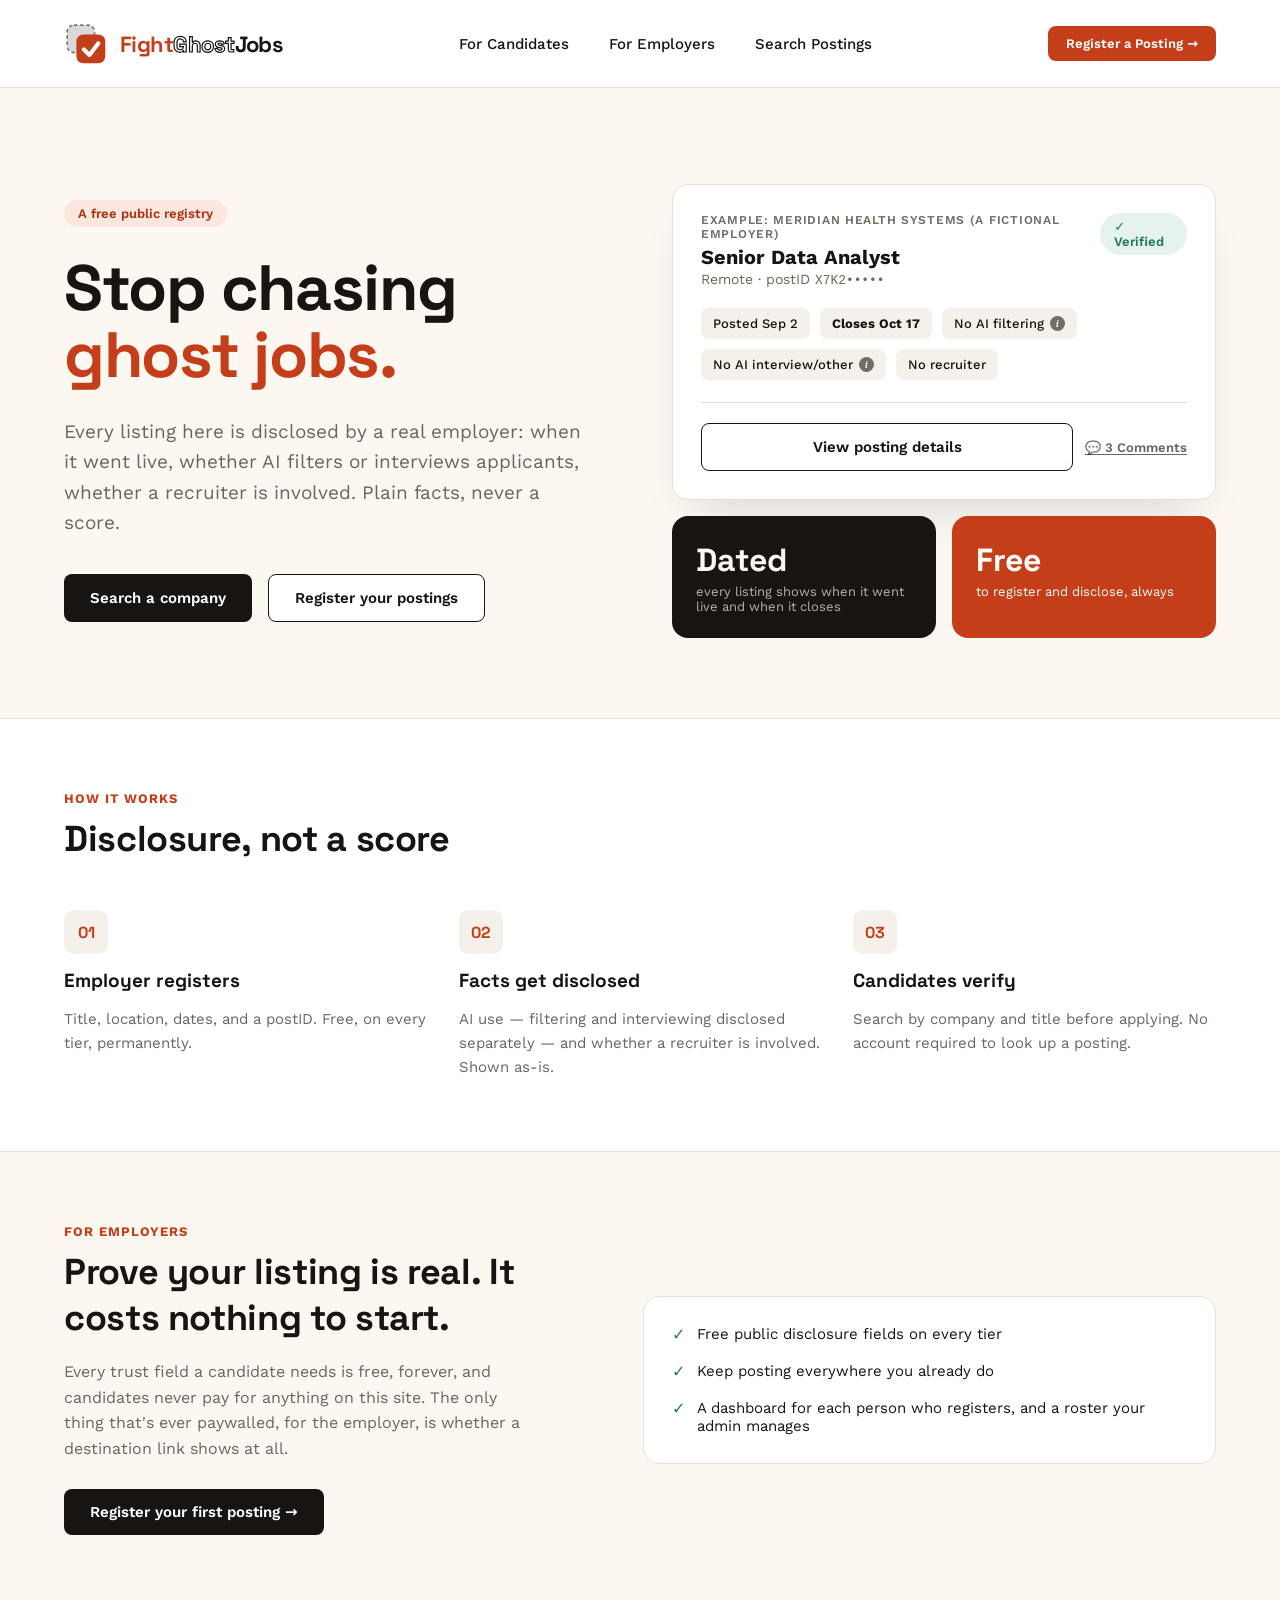
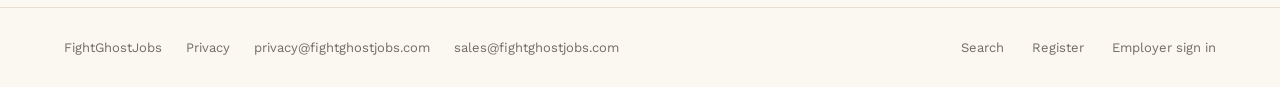
==== index.html @ 4fbd5553 "Promote brand pass and accessibility changes from stage c621dba (frontend only) New logo as the firs" ====
<!doctype html>
<html lang="en">
<head>
<meta charset="utf-8">
<meta name="viewport" content="width=device-width, initial-scale=1">
<meta http-equiv="Content-Security-Policy" content="default-src 'none'; script-src 'self'; style-src 'self' 'unsafe-inline'; font-src 'self'; img-src 'self' data:; connect-src https://qgnqoihamhziaqikupaw.supabase.co; base-uri 'self'; form-action 'self'; object-src 'none'">
<meta name="referrer" content="same-origin">
<meta name="robots" content="noindex, nofollow">
<script src="js/alpha-gate.js"></script>
<title>FightGhostJobs — Landing</title>
<link rel="stylesheet" href="styles.css">
<link rel="stylesheet" href="app.css">
</head>
<body>
<a class="skip-link" href="#main">Skip to content</a>

<header class="nav">
  <a class="nav-logo" href="index.html" aria-label="FightGhostJobs home"><svg class="nav-mark" width="44" height="44" viewBox="0 0 64 64" aria-hidden="true" focusable="false"><rect x="4.5" y="4.5" width="40" height="40" rx="10" fill="var(--ink)" fill-opacity=".16" stroke="var(--ink)" stroke-opacity=".55" stroke-width="2.4" stroke-dasharray="5 4"/><rect x="18" y="18" width="42" height="42" rx="10" fill="var(--ember)"/><path d="M29 40 L37 48 L50 31" fill="none" stroke="#fff" stroke-width="6" stroke-linecap="round" stroke-linejoin="round"/></svg><span class="nav-wordmark"><span class="wm-fight">Fight</span><span class="wm-ghost">Ghost</span><span class="wm-jobs">Jobs</span></span></a>
  <nav class="nav-links" aria-label="Main">
    <a href="#candidates">For Candidates</a>
    <a href="#employers">For Employers</a>
    <a href="search.html">Search Postings</a>
  </nav>
  <div id="navAccount" style="display:flex;align-items:center;"><a class="btn btn-primary btn-sm" href="register.html">Register a Posting →</a></div>
</header>

<main id="main">

<div style="padding:96px 64px 80px 64px;display:flex;gap:64px;align-items:center;max-width:1440px;margin:0 auto;">
  <div style="flex:1;display:flex;flex-direction:column;gap:28px;">
    <div class="pill" style="background:#FCE7DE;color:var(--ember-dark);width:fit-content;">A free public registry</div>
    <h1 style="font-size:64px;line-height:1.05;font-weight:700;letter-spacing:-.02em;max-width:640px;">Stop chasing<br><span style="color:var(--ember)">ghost jobs.</span></h1>
    <p style="font-size:19px;line-height:1.6;color:var(--muted);max-width:520px;margin:0;">Every listing here is disclosed by a real employer: when it went live, whether AI filters or interviews applicants, whether a recruiter is involved. Plain facts, never a score.</p>
    <div style="display:flex;gap:16px;margin-top:8px;">
      <a class="btn btn-dark" href="search.html">Search a company</a>
      <a class="btn btn-outline" href="register.html">Register your postings</a>
    </div>
  </div>
  <div style="flex:1;display:flex;flex-direction:column;gap:16px;">
    <div class="card" style="box-shadow:0 24px 48px -24px rgba(23,20,18,.18);">
      <div style="display:flex;justify-content:space-between;align-items:flex-start;">
        <div>
          <div style="font-size:12px;font-weight:600;color:var(--faint);text-transform:uppercase;letter-spacing:.06em;">Example: Meridian Health Systems (a fictional employer)</div>
          <div style="font-size:20px;font-weight:700;margin-top:4px;">Senior Data Analyst</div>
          <div style="font-size:14px;color:var(--muted);margin-top:2px;">Remote · postID <span class="mono">X7K2•••••</span></div>
        </div>
        <div class="pill badge-verified">✓ Verified</div>
      </div>
      <div style="display:flex;gap:10px;margin-top:20px;flex-wrap:wrap;">
        <div class="chip">Posted Sep 2</div>
        <div class="chip" style="font-weight:700;">Closes Oct 17</div>
        <div class="chip">No AI filtering<span class="info-icon" tabindex="0">i<span class="info-tooltip">Resume screening or keyword/ATS-style matching used to prioritize applications before a human reviews them.</span></span></div>
        <div class="chip">No AI interview/other<span class="info-icon" tabindex="0">i<span class="info-tooltip">Any AI that interacts with a candidate directly — an AI-conducted interview, a chatbot screening call, or similar.</span></span></div>
        <div class="chip">No recruiter</div>
      </div>
      <div style="margin-top:22px;border-top:1px solid var(--line);padding-top:20px;display:flex;gap:12px;align-items:center;">
        <div class="btn btn-outline" style="flex:1;justify-content:center;pointer-events:none;">View posting details</div>
        <a href="search.html" style="font-size:13px;font-weight:600;color:var(--muted);white-space:nowrap;">💬 3 Comments</a>
      </div>
    </div>
    <div style="display:flex;gap:16px;">
      <div style="flex:1;background:var(--ink);color:var(--bone);border-radius:16px;padding:24px;">
        <div style="font-size:32px;font-weight:700;font-family:'Space Grotesk',sans-serif;">Dated</div>
        <div style="font-size:13px;color:#B9B2A8;margin-top:4px;">every listing shows when it went live and when it closes</div>
      </div>
      <div style="flex:1;background:var(--ember);color:#fff;border-radius:16px;padding:24px;">
        <div style="font-size:32px;font-weight:700;font-family:'Space Grotesk',sans-serif;">Free</div>
        <div style="font-size:13px;color:#FFFFFF;margin-top:4px;">to register and disclose, always</div>
      </div>
    </div>
  </div>
</div>

<div id="candidates" style="padding:72px 64px;background:var(--card);border-top:1px solid var(--line);border-bottom:1px solid var(--line);max-width:1440px;margin:0 auto;">
  <div style="max-width:640px;margin-bottom:48px;">
    <div style="font-size:13px;font-weight:700;color:var(--ember);text-transform:uppercase;letter-spacing:.08em;">How it works</div>
    <h2 style="font-size:36px;font-weight:700;margin-top:10px;letter-spacing:-.01em;">Disclosure, not a score</h2>
  </div>
  <div style="display:grid;grid-template-columns:repeat(3,minmax(0,1fr));gap:32px;">
    <div style="display:flex;flex-direction:column;gap:14px;">
      <div style="width:44px;height:44px;border-radius:10px;background:var(--panel);display:flex;align-items:center;justify-content:center;font-family:'Space Grotesk',sans-serif;font-weight:700;color:var(--ember);">01</div>
      <h3 style="font-size:19px;font-weight:700;">Employer registers</h3>
      <p style="font-size:15px;line-height:1.6;color:var(--muted);margin:0;">Title, location, dates, and a postID. Free, on every tier, permanently.</p>
    </div>
    <div style="display:flex;flex-direction:column;gap:14px;">
      <div style="width:44px;height:44px;border-radius:10px;background:var(--panel);display:flex;align-items:center;justify-content:center;font-family:'Space Grotesk',sans-serif;font-weight:700;color:var(--ember);">02</div>
      <h3 style="font-size:19px;font-weight:700;">Facts get disclosed</h3>
      <p style="font-size:15px;line-height:1.6;color:var(--muted);margin:0;">AI use — filtering and interviewing disclosed separately — and whether a recruiter is involved. Shown as-is.</p>
    </div>
    <div style="display:flex;flex-direction:column;gap:14px;">
      <div style="width:44px;height:44px;border-radius:10px;background:var(--panel);display:flex;align-items:center;justify-content:center;font-family:'Space Grotesk',sans-serif;font-weight:700;color:var(--ember);">03</div>
      <h3 style="font-size:19px;font-weight:700;">Candidates verify</h3>
      <p style="font-size:15px;line-height:1.6;color:var(--muted);margin:0;">Search by company and title before applying. No account required to look up a posting.</p>
    </div>
  </div>
</div>

<div id="employers" style="padding:72px 64px;display:flex;gap:64px;align-items:center;max-width:1440px;margin:0 auto;">
  <div style="flex:1;">
    <div style="font-size:13px;font-weight:700;color:var(--ember);text-transform:uppercase;letter-spacing:.08em;">For employers</div>
    <h2 style="font-size:36px;font-weight:700;margin-top:10px;letter-spacing:-.01em;max-width:480px;">Prove your listing is real. It costs nothing to start.</h2>
    <p style="font-size:16px;line-height:1.6;color:var(--muted);margin:18px 0 28px 0;max-width:460px;">Every trust field a candidate needs is free, forever, and candidates never pay for anything on this site. The only thing that's ever paywalled, for the employer, is whether a destination link shows at all.</p>
    <a class="btn btn-dark" href="register.html">Register your first posting →</a>
  </div>
  <div class="card" style="flex:1;">
    <div style="display:flex;flex-direction:column;gap:18px;">
      <div style="display:flex;gap:12px;align-items:flex-start;"><div style="color:var(--verified);font-weight:700;">✓</div><div style="font-size:15px;">Free public disclosure fields on every tier</div></div>
      <div style="display:flex;gap:12px;align-items:flex-start;"><div style="color:var(--verified);font-weight:700;">✓</div><div style="font-size:15px;">Keep posting everywhere you already do</div></div>
            <div style="display:flex;gap:12px;align-items:flex-start;"><div style="color:var(--verified);font-weight:700;">✓</div><div style="font-size:15px;">A dashboard for each person who registers, and a roster your admin manages</div></div>
    </div>
  </div>
</div>

</main>

<footer style="padding:32px 64px;border-top:1px solid var(--line);display:flex;justify-content:space-between;align-items:center;max-width:1440px;margin:0 auto;">
  <span class="site-footer" style="padding:0;border:0;max-width:none;margin:0;"><span>FightGhostJobs</span><a href="privacy.html">Privacy</a><a href="mailto:privacy@fightghostjobs.com">privacy@fightghostjobs.com</a><a href="mailto:sales@fightghostjobs.com">sales@fightghostjobs.com</a></span>
  <div style="display:flex;gap:28px;">
    <a href="search.html" style="font-size:13px;color:var(--faint);">Search</a>
    <a href="register.html" style="font-size:13px;color:var(--faint);">Register</a>
    <a href="employer-signin.html" style="font-size:13px;color:var(--faint);">Employer sign in</a>
  </div>
</footer>

<script type="module" src="js/pages/index.js"></script>
</body>
</html>
---- styles.css ----
/* Fonts are self-hosted (fonts/, SIL Open Font License): the reference build pulled them from Google Fonts. Latin, Latin-extended and Vietnamese subsets; the browser fetches only what a page needs. */
@font-face{font-family:'Space Grotesk';font-style:normal;font-weight:500 700;font-display:swap;src:url(fonts/space-grotesk-vietnamese.woff2) format('woff2');unicode-range:U+0102-0103,U+0110-0111,U+0128-0129,U+0168-0169,U+01A0-01A1,U+01AF-01B0,U+0300-0301,U+0303-0304,U+0308-0309,U+0323,U+0329,U+1EA0-1EF9,U+20AB}
@font-face{font-family:'Space Grotesk';font-style:normal;font-weight:500 700;font-display:swap;src:url(fonts/space-grotesk-latin-ext.woff2) format('woff2');unicode-range:U+0100-02BA,U+02BD-02C5,U+02C7-02CC,U+02CE-02D7,U+02DD-02FF,U+0304,U+0308,U+0329,U+1D00-1DBF,U+1E00-1E9F,U+1EF2-1EFF,U+2020,U+20A0-20AB,U+20AD-20C0,U+2113,U+2C60-2C7F,U+A720-A7FF}
@font-face{font-family:'Space Grotesk';font-style:normal;font-weight:500 700;font-display:swap;src:url(fonts/space-grotesk-latin.woff2) format('woff2');unicode-range:U+0000-00FF,U+0131,U+0152-0153,U+02BB-02BC,U+02C6,U+02DA,U+02DC,U+0304,U+0308,U+0329,U+2000-206F,U+20AC,U+2122,U+2191,U+2193,U+2212,U+2215,U+FEFF,U+FFFD}
@font-face{font-family:'Work Sans';font-style:normal;font-weight:400 700;font-display:swap;src:url(fonts/work-sans-vietnamese.woff2) format('woff2');unicode-range:U+0102-0103,U+0110-0111,U+0128-0129,U+0168-0169,U+01A0-01A1,U+01AF-01B0,U+0300-0301,U+0303-0304,U+0308-0309,U+0323,U+0329,U+1EA0-1EF9,U+20AB}
@font-face{font-family:'Work Sans';font-style:normal;font-weight:400 700;font-display:swap;src:url(fonts/work-sans-latin-ext.woff2) format('woff2');unicode-range:U+0100-02BA,U+02BD-02C5,U+02C7-02CC,U+02CE-02D7,U+02DD-02FF,U+0304,U+0308,U+0329,U+1D00-1DBF,U+1E00-1E9F,U+1EF2-1EFF,U+2020,U+20A0-20AB,U+20AD-20C0,U+2113,U+2C60-2C7F,U+A720-A7FF}
@font-face{font-family:'Work Sans';font-style:normal;font-weight:400 700;font-display:swap;src:url(fonts/work-sans-latin.woff2) format('woff2');unicode-range:U+0000-00FF,U+0131,U+0152-0153,U+02BB-02BC,U+02C6,U+02DA,U+02DC,U+0304,U+0308,U+0329,U+2000-206F,U+20AC,U+2122,U+2191,U+2193,U+2212,U+2215,U+FEFF,U+FFFD}

:root{
  --ink:#171412;
  --bone:#FBF7F1;
  --card:#FFFFFF;
  --ember:#C43E19;
  --ember-dark:#A8320F;
  --verified:#1F7A5C;
  --line:#E7DFD3;
  --line-soft:#F0ECE3;
  --panel:#F4F1EA;
  --muted:#6B655C;
  --faint:#726C64;
}

*{box-sizing:border-box}
body{margin:0;font-family:'Work Sans',system-ui,sans-serif;background:var(--bone);color:var(--ink)}
h1,h2,h3{font-family:'Space Grotesk',system-ui,sans-serif;margin:0}
a{color:var(--ember);text-decoration:none}
a:hover{color:var(--ember-dark)}
button{font-family:'Work Sans',sans-serif;cursor:pointer}

.nav{height:88px;display:flex;align-items:center;justify-content:space-between;padding:0 64px;border-bottom:1px solid var(--line);background:var(--card)}
.nav-logo{display:flex;align-items:center;gap:10px;color:var(--ink)}
.nav-dot{width:14px;height:14px;border-radius:3px;background:var(--ember)}
.nav-wordmark{font-family:'Space Grotesk',sans-serif;font-weight:700;font-size:20px;letter-spacing:-0.02em}
.nav-links{display:flex;align-items:center;gap:40px}
.nav-links a{font-size:15px;font-weight:500;color:var(--ink)}
.nav-links a.active{color:var(--ember);font-weight:700}
.nav-account{display:flex;align-items:center;gap:10px;font-size:14px;font-weight:600;color:var(--ink)}
.avatar{width:32px;height:32px;border-radius:999px;background:var(--ink);color:var(--bone);display:flex;align-items:center;justify-content:center;font-size:13px;font-weight:700}

.btn{display:inline-flex;align-items:center;gap:6px;padding:14px 26px;border-radius:8px;font-size:15px;font-weight:600;border:none}
.btn-sm{padding:10px 18px;font-size:13px;border-radius:8px}
.btn-primary{background:var(--ember);color:#fff}
.btn-primary:hover{background:var(--ember-dark);color:#fff}
.btn-dark{background:var(--ink);color:#fff}
.btn-dark:hover{background:#000;color:#fff}
.btn-outline{background:#fff;color:var(--ink);border:1.5px solid var(--ink)}
.btn-ghost{background:#fff;color:var(--ink);border:1px solid var(--line)}

.pill{display:inline-flex;align-items:center;gap:6px;padding:6px 14px;border-radius:999px;font-size:13px;font-weight:600}
.badge-verified{background:#E5F3EC;color:var(--verified)}
.chip{background:var(--panel);padding:8px 12px;border-radius:8px;font-size:13px;font-weight:500;display:inline-flex;align-items:center;gap:6px;position:relative}

.info-icon{position:relative;display:inline-flex;align-items:center;justify-content:center;width:15px;height:15px;flex-shrink:0;border-radius:999px;background:var(--faint);color:#fff;font-size:10px;font-weight:700;font-style:italic;font-family:Georgia,serif;cursor:default}
.info-icon:hover .info-tooltip,.info-icon:focus .info-tooltip,.info-icon.open .info-tooltip{display:block}
.info-tooltip{display:none;position:absolute;bottom:calc(100% + 9px);left:0;width:230px;background:var(--ink);color:#F4F1EA;font-size:12px;font-weight:500;font-style:normal;line-height:1.55;padding:10px 12px;border-radius:8px;z-index:20;box-shadow:0 10px 24px -8px rgba(23,20,18,.35)}
.info-tooltip::after{content:'';position:absolute;top:100%;left:9px;border:5px solid transparent;border-top-color:var(--ink)}

.card{background:var(--card);border:1px solid var(--line);border-radius:16px;padding:28px}

table{border-collapse:collapse;width:100%}
th{text-align:left;padding:13px 20px;font-size:12px;font-weight:700;color:var(--faint);text-transform:uppercase;letter-spacing:.04em;background:#F8F5EF;border-bottom:1px solid var(--line)}
td{padding:15px 20px;font-size:14px;border-bottom:1px solid var(--line-soft)}
th.sortable{cursor:pointer;user-select:none}

.status{padding:5px 11px;border-radius:999px;font-size:12px;font-weight:600}
.status-active{background:#E5F3EC;color:var(--verified)}
.status-closing{background:#FCE7DE;color:var(--ember-dark)}
.status-draft{background:var(--line-soft);color:var(--muted)}
.status-closed{background:#EDEAE4;color:var(--faint)}

.filter-pill{border:1px solid var(--line);background:#fff;color:var(--ink);padding:9px 16px;border-radius:999px;font-size:13px;font-weight:600}
.filter-pill.on{background:var(--ember);border-color:var(--ember);color:#fff}

label{font-size:13px;font-weight:600;display:block;margin-bottom:6px}
input[type="text"]{border:1px solid var(--line);border-radius:8px;padding:11px 14px;font-size:14px;width:100%;font-family:'Work Sans',sans-serif}

.toggle{width:52px;height:30px;border-radius:999px;border:none;position:relative;padding:0;background:#D8D2C6}
.toggle.on{background:var(--ember)}
.toggle-knob{width:24px;height:24px;border-radius:999px;background:#fff;position:absolute;top:3px;left:3px;transition:left .15s}
.toggle.on .toggle-knob{left:25px}
---- app.css ----
/* app.css - everything the wired site needs that the reference build (styles.css, unchanged) did not have.
   Same tokens, same look: only states the design never had to show (errors, disabled buttons, the sign-in card, focus rings). */

[hidden]{display:none!important}
a:focus-visible,button:focus-visible,input:focus-visible,textarea:focus-visible,.info-icon:focus-visible{outline:2px solid var(--ember);outline-offset:2px}
button[disabled],.btn[disabled]{opacity:.55;cursor:not-allowed}
input[type="text"],input[type="email"],input[type="number"]{border:1px solid var(--line);border-radius:8px;padding:11px 14px;font-size:14px;width:100%;font-family:'Work Sans',sans-serif;background:#fff;color:var(--ink)}
textarea{width:100%;border:1px solid var(--line);border-radius:8px;padding:11px 14px;font-size:14px;font-family:'Work Sans',sans-serif;resize:vertical;background:#fff;color:var(--ink)}
input[aria-invalid="true"],textarea[aria-invalid="true"]{border-color:var(--ember-dark)}
.field-hint{font-size:12px;color:var(--muted);margin-top:6px;line-height:1.5}
.field-error{font-size:12px;font-weight:600;color:var(--ember-dark);margin-top:6px}

.alert{border-radius:10px;padding:12px 16px;font-size:14px;line-height:1.6}
.alert-error{background:#FCE7DE;color:var(--ember-dark);border:1px solid #F3C7B4}
.alert-notice{background:var(--panel);color:var(--muted)}
.alert-ok{background:#E5F3EC;color:var(--verified)}

/* analytics dashboard (pass 24): same tokens as everywhere else, carried over from the design mock (fightghostjobs-web/analytics.html) */
.kpi{background:var(--card);border:1px solid var(--line);border-radius:14px;padding:22px 20px}
.kpi .num{font-size:32px;font-weight:700;font-family:'Space Grotesk',sans-serif}
.kpi .lbl{font-size:13px;color:var(--muted);margin-top:6px}
.bar-track{background:var(--panel);border-radius:5px;height:8px;width:100%;overflow:hidden}
.bar-fill{background:var(--ember);height:100%;border-radius:5px}
.bar-fill-alt{background:var(--verified);height:100%;border-radius:5px}
.eyebrow{font-size:13px;font-weight:700;color:var(--ember);text-transform:uppercase;letter-spacing:.08em}

.signin-card{max-width:560px}
.signin-card h2{font-size:22px;font-weight:700;margin-bottom:8px}
.signin-card p{font-size:14px;line-height:1.6;color:var(--muted);margin:0 0 18px 0}
.signin-row{display:flex;gap:12px;align-items:flex-end}
.signin-row>div{flex:1}

.check-row{display:flex;align-items:center;gap:10px;font-size:14px;font-weight:600;margin:0}
.check-row input{width:auto}
.toggle:focus-visible{outline:2px solid var(--ember);outline-offset:3px}

/* a wider info-tooltip for a title line + bullet list (search field help); same component, same hover/focus trigger, just more room.
   text-transform:none guards against sitting inside an uppercase field label (search.html's column labels are all-caps; the tooltip body must not inherit that). */
.info-tooltip-wide{width:280px;text-transform:none}
.info-tooltip .tip-title{display:block;margin-bottom:6px;font-weight:700}
.info-tooltip ul{margin:0;padding-left:16px}
.info-tooltip li+li{margin-top:6px}
/* opens below the icon instead of above: for a field row close to the top of the page, opening upward can push the tooltip off-screen */
.info-tooltip-down{bottom:auto;top:calc(100% + 9px)}
.info-tooltip-down::after{top:auto;bottom:100%;border-top-color:transparent;border-bottom-color:var(--ink)}

.modal-backdrop{display:none;position:fixed;inset:0;background:rgba(23,20,18,.45);align-items:center;justify-content:center;z-index:50}
.modal-backdrop.open{display:flex}
.modal{background:#fff;border-radius:16px;width:480px;max-width:92vw;max-height:80vh;overflow-y:auto;padding:32px}
.source-row{display:flex;align-items:center;justify-content:space-between;background:var(--panel);border-radius:10px;padding:14px 16px;margin-top:10px;cursor:pointer;border:none;width:100%;text-align:left;font-family:inherit;color:var(--ink)}
.source-row .go{font-size:13px;font-weight:700;color:var(--ember)}
.source-row-label{font-size:14px;font-weight:600}
.empty-note{font-size:14px;color:var(--muted);line-height:1.6;background:var(--panel);border-radius:10px;padding:14px 16px;margin-top:16px}
.result-count{font-size:13px;font-weight:600;color:var(--faint);text-transform:uppercase;letter-spacing:.05em}
.code-box{font-family:'Space Grotesk',sans-serif;font-size:26px;font-weight:700;letter-spacing:.06em;background:var(--panel);border-radius:10px;padding:14px 18px;display:inline-block}
.nav-account+.btn{margin-left:14px}

/* location picker (register form) */
.loc-chips{display:flex;flex-wrap:wrap;gap:8px;margin-bottom:8px}
.loc-chips:empty{display:none;margin:0}
.loc-chip{display:inline-flex;align-items:center;gap:4px;background:var(--panel);border:1px solid var(--line);border-radius:999px;padding:4px 5px 4px 12px;font-size:13px;font-weight:600}
.loc-remove{border:none;background:transparent;color:var(--muted);font-size:16px;line-height:1;cursor:pointer;border-radius:999px;width:22px;height:22px;padding:0;font-family:inherit}
.loc-remove:hover{background:var(--line);color:var(--ink)}
.loc-remove:focus-visible{outline:2px solid var(--ember);outline-offset:1px}
.loc-remove[disabled]{cursor:not-allowed;opacity:.55}
.loc-combo{position:relative}
.loc-list{position:absolute;left:0;right:0;top:calc(100% + 4px);z-index:20;margin:0;padding:4px;list-style:none;background:#fff;border:1px solid var(--line);border-radius:10px;box-shadow:0 8px 24px rgba(23,20,18,.12);max-height:320px;overflow-y:auto}
.loc-list li{display:flex;justify-content:space-between;align-items:center;gap:12px;padding:9px 12px;border-radius:6px;font-size:14px;cursor:pointer}
.loc-list li[aria-selected="true"],.loc-list li:hover{background:var(--panel)}
.loc-tag{font-size:11px;font-weight:700;color:var(--faint);text-transform:uppercase;letter-spacing:.05em}
#locStatus:empty{display:none}

/* dashboard row actions and dialogs */
.row-action{background:none;border:none;padding:0;margin-left:14px;font-family:inherit;font-size:13px;font-weight:600;color:var(--ember);cursor:pointer}
.row-action:hover{text-decoration:underline}
a.row-action{display:inline-block;text-decoration:none}
a.row-action:hover{text-decoration:underline}
.row-action:focus-visible{outline:2px solid var(--ember);outline-offset:2px;border-radius:3px}
.row-note{font-size:12px;font-weight:400;color:var(--faint);margin-top:3px}
.radio-row{display:flex;gap:10px;align-items:flex-start;margin:10px 0;font-size:14px;font-weight:500;cursor:pointer}
.radio-row input{width:auto;margin-top:3px}

.dash-table th{padding:13px 12px}
.dash-table td{padding:14px 12px}
.dash-table .row-action:first-child{margin-left:0}

/* the footer every page carries: the privacy page and the privacy contact (tests/site-check.js S22) */
.site-footer{max-width:1440px;margin:0 auto;padding:28px 32px;border-top:1px solid var(--line);display:flex;gap:24px;align-items:center;font-size:13px;color:var(--faint)}
.site-footer a{color:var(--faint)}
.privacy-h{font-size:19px;font-weight:700;margin-top:12px}
.privacy-p{font-size:15px;line-height:1.7;color:#4A453F;margin:0}

:root{--font-mono:ui-monospace,SFMono-Regular,Menlo,Consolas,'Liberation Mono',monospace}
/* Brand: logo and accessibility (WCAG 2.2 AA). The logo is one link back to the start page on every page. */
.nav-logo{display:flex;align-items:center;gap:12px;color:var(--ink)}
.nav-mark{flex:none;display:block}
.nav-wordmark{font-family:'Space Grotesk',system-ui,sans-serif;font-weight:700;font-size:22px;line-height:1;letter-spacing:-.025em}
.wm-fight{color:var(--ember)}
.wm-ghost{color:transparent;-webkit-text-stroke:1.2px var(--ink)}
.wm-jobs{color:var(--ink)}
@media (forced-colors:active){.wm-ghost{color:CanvasText;-webkit-text-stroke:0}}
.skip-link{position:absolute;left:-9999px;top:8px;padding:10px 16px;min-height:44px;box-sizing:border-box;display:inline-flex;align-items:center;border-radius:8px;background:var(--ink);color:#fff;font-size:14px;font-weight:600;z-index:100}
.skip-link:focus{left:8px;color:#fff}
[aria-current="page"]{color:var(--ember);font-weight:700}
[style*="background:var(--ink)"] .cite{color:#9C958A}
main a:not(.btn):not(td a){text-decoration:underline;text-decoration-thickness:1px;text-underline-offset:2px}
.mono{font-family:var(--font-mono);font-size:.92em;letter-spacing:0}
@media (prefers-reduced-motion:reduce){*,*::before,*::after{animation-duration:.01ms!important;animation-iteration-count:1!important;transition-duration:.01ms!important;scroll-behavior:auto!important}}
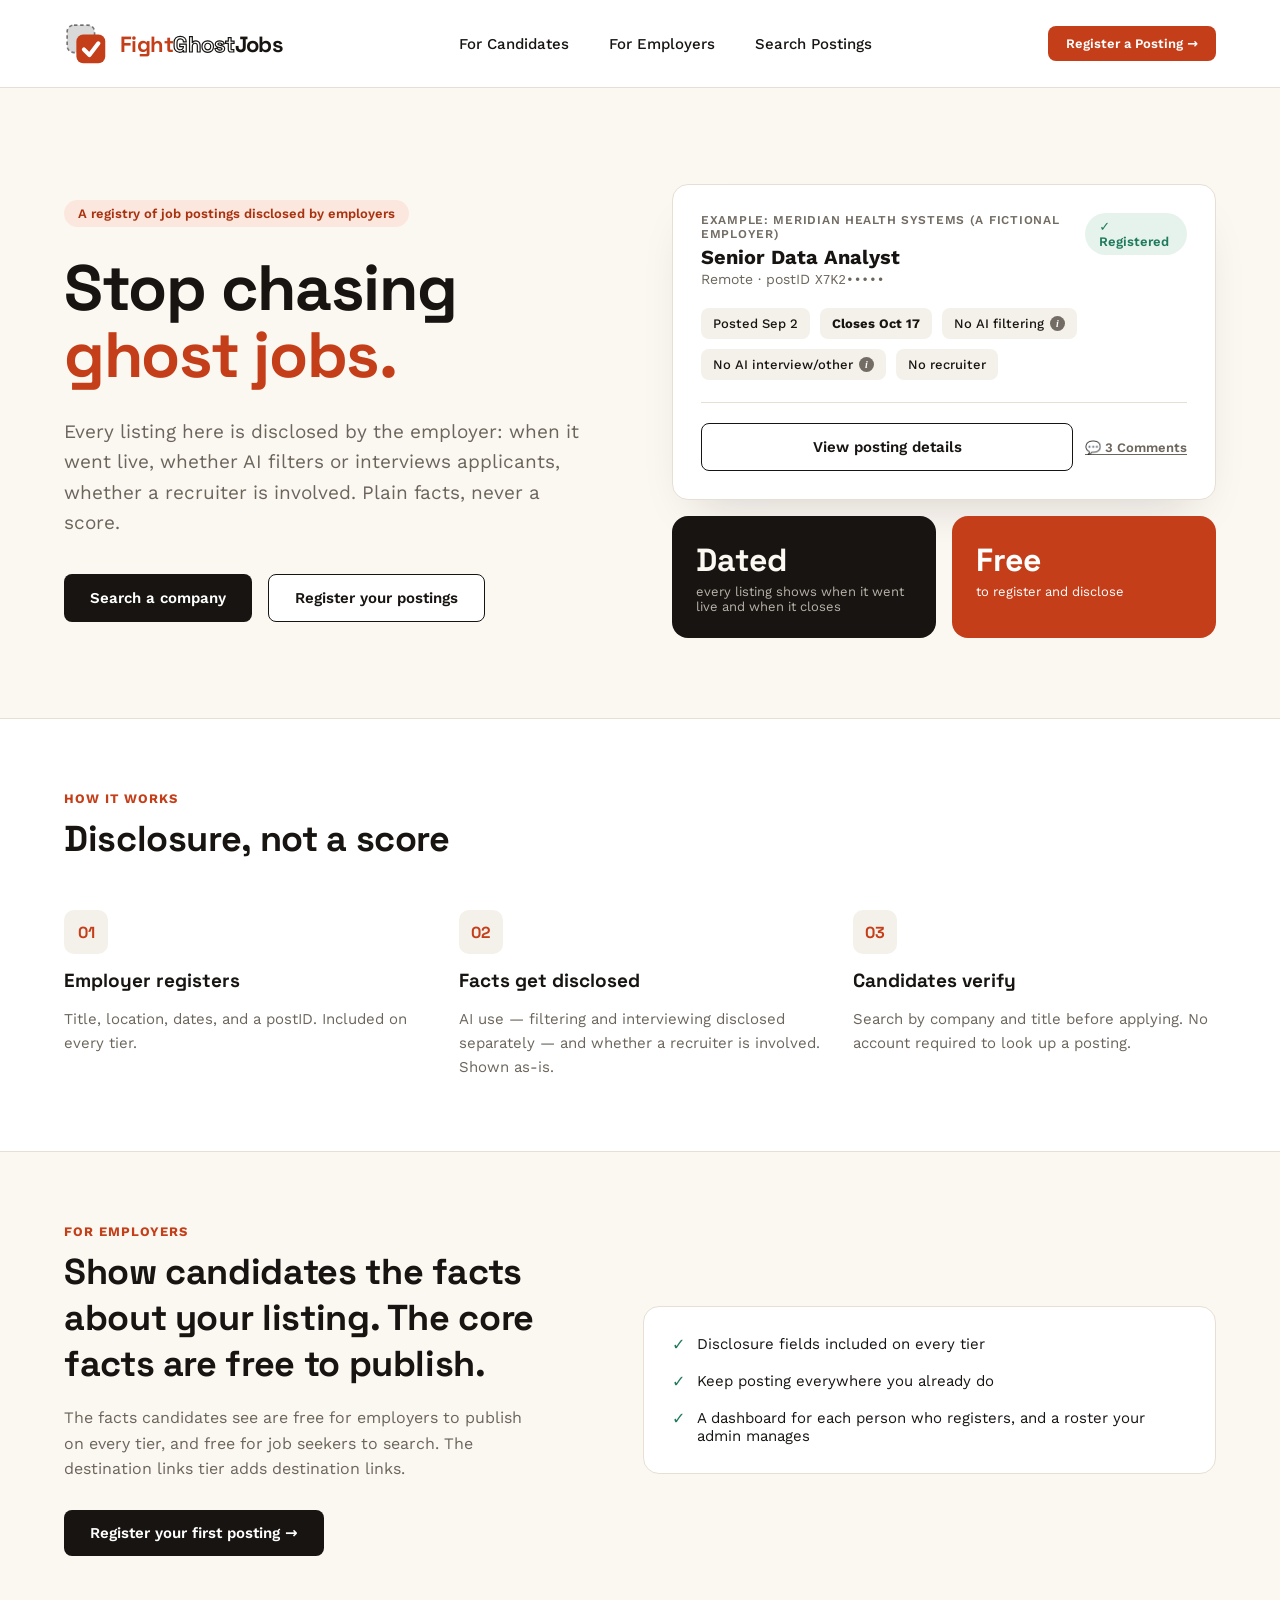
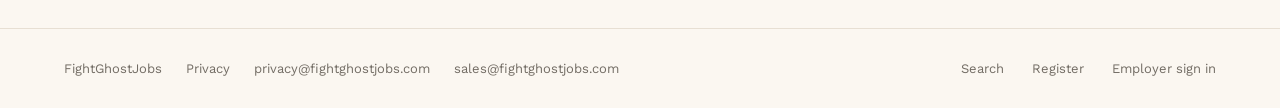
==== commit ca63699e: "Promote the stage site to alpha Co-Authored-By: Claude Sonnet 5.5 <noreply@anthropic.com>" ====
--- a/index.html
+++ b/index.html
@@ -28,9 +28,9 @@
 
 <div style="padding:96px 64px 80px 64px;display:flex;gap:64px;align-items:center;max-width:1440px;margin:0 auto;">
   <div style="flex:1;display:flex;flex-direction:column;gap:28px;">
-    <div class="pill" style="background:#FCE7DE;color:var(--ember-dark);width:fit-content;">A free public registry</div>
+    <div class="pill" style="background:#FCE7DE;color:var(--ember-dark);width:fit-content;">A registry of job postings disclosed by employers</div>
     <h1 style="font-size:64px;line-height:1.05;font-weight:700;letter-spacing:-.02em;max-width:640px;">Stop chasing<br><span style="color:var(--ember)">ghost jobs.</span></h1>
-    <p style="font-size:19px;line-height:1.6;color:var(--muted);max-width:520px;margin:0;">Every listing here is disclosed by a real employer: when it went live, whether AI filters or interviews applicants, whether a recruiter is involved. Plain facts, never a score.</p>
+    <p style="font-size:19px;line-height:1.6;color:var(--muted);max-width:520px;margin:0;">Every listing here is disclosed by the employer: when it went live, whether AI filters or interviews applicants, whether a recruiter is involved. Plain facts, never a score.</p>
     <div style="display:flex;gap:16px;margin-top:8px;">
       <a class="btn btn-dark" href="search.html">Search a company</a>
       <a class="btn btn-outline" href="register.html">Register your postings</a>
@@ -44,7 +44,7 @@
           <div style="font-size:20px;font-weight:700;margin-top:4px;">Senior Data Analyst</div>
           <div style="font-size:14px;color:var(--muted);margin-top:2px;">Remote · postID <span class="mono">X7K2•••••</span></div>
         </div>
-        <div class="pill badge-verified">✓ Verified</div>
+        <div class="pill badge-verified">✓ Registered</div>
       </div>
       <div style="display:flex;gap:10px;margin-top:20px;flex-wrap:wrap;">
         <div class="chip">Posted Sep 2</div>
@@ -65,7 +65,7 @@
       </div>
       <div style="flex:1;background:var(--ember);color:#fff;border-radius:16px;padding:24px;">
         <div style="font-size:32px;font-weight:700;font-family:'Space Grotesk',sans-serif;">Free</div>
-        <div style="font-size:13px;color:#FFFFFF;margin-top:4px;">to register and disclose, always</div>
+        <div style="font-size:13px;color:#FFFFFF;margin-top:4px;">to register and disclose</div>
       </div>
     </div>
   </div>
@@ -80,7 +80,7 @@
     <div style="display:flex;flex-direction:column;gap:14px;">
       <div style="width:44px;height:44px;border-radius:10px;background:var(--panel);display:flex;align-items:center;justify-content:center;font-family:'Space Grotesk',sans-serif;font-weight:700;color:var(--ember);">01</div>
       <h3 style="font-size:19px;font-weight:700;">Employer registers</h3>
-      <p style="font-size:15px;line-height:1.6;color:var(--muted);margin:0;">Title, location, dates, and a postID. Free, on every tier, permanently.</p>
+      <p style="font-size:15px;line-height:1.6;color:var(--muted);margin:0;">Title, location, dates, and a postID. Included on every tier.</p>
     </div>
     <div style="display:flex;flex-direction:column;gap:14px;">
       <div style="width:44px;height:44px;border-radius:10px;background:var(--panel);display:flex;align-items:center;justify-content:center;font-family:'Space Grotesk',sans-serif;font-weight:700;color:var(--ember);">02</div>
@@ -98,13 +98,13 @@
 <div id="employers" style="padding:72px 64px;display:flex;gap:64px;align-items:center;max-width:1440px;margin:0 auto;">
   <div style="flex:1;">
     <div style="font-size:13px;font-weight:700;color:var(--ember);text-transform:uppercase;letter-spacing:.08em;">For employers</div>
-    <h2 style="font-size:36px;font-weight:700;margin-top:10px;letter-spacing:-.01em;max-width:480px;">Prove your listing is real. It costs nothing to start.</h2>
-    <p style="font-size:16px;line-height:1.6;color:var(--muted);margin:18px 0 28px 0;max-width:460px;">Every trust field a candidate needs is free, forever, and candidates never pay for anything on this site. The only thing that's ever paywalled, for the employer, is whether a destination link shows at all.</p>
+    <h2 style="font-size:36px;font-weight:700;margin-top:10px;letter-spacing:-.01em;max-width:480px;">Show candidates the facts about your listing. The core facts are free to publish.</h2>
+    <p style="font-size:16px;line-height:1.6;color:var(--muted);margin:18px 0 28px 0;max-width:460px;">The facts candidates see are free for employers to publish on every tier, and free for job seekers to search. The destination links tier adds destination links.</p>
     <a class="btn btn-dark" href="register.html">Register your first posting →</a>
   </div>
   <div class="card" style="flex:1;">
     <div style="display:flex;flex-direction:column;gap:18px;">
-      <div style="display:flex;gap:12px;align-items:flex-start;"><div style="color:var(--verified);font-weight:700;">✓</div><div style="font-size:15px;">Free public disclosure fields on every tier</div></div>
+      <div style="display:flex;gap:12px;align-items:flex-start;"><div style="color:var(--verified);font-weight:700;">✓</div><div style="font-size:15px;">Disclosure fields included on every tier</div></div>
       <div style="display:flex;gap:12px;align-items:flex-start;"><div style="color:var(--verified);font-weight:700;">✓</div><div style="font-size:15px;">Keep posting everywhere you already do</div></div>
             <div style="display:flex;gap:12px;align-items:flex-start;"><div style="color:var(--verified);font-weight:700;">✓</div><div style="font-size:15px;">A dashboard for each person who registers, and a roster your admin manages</div></div>
     </div>
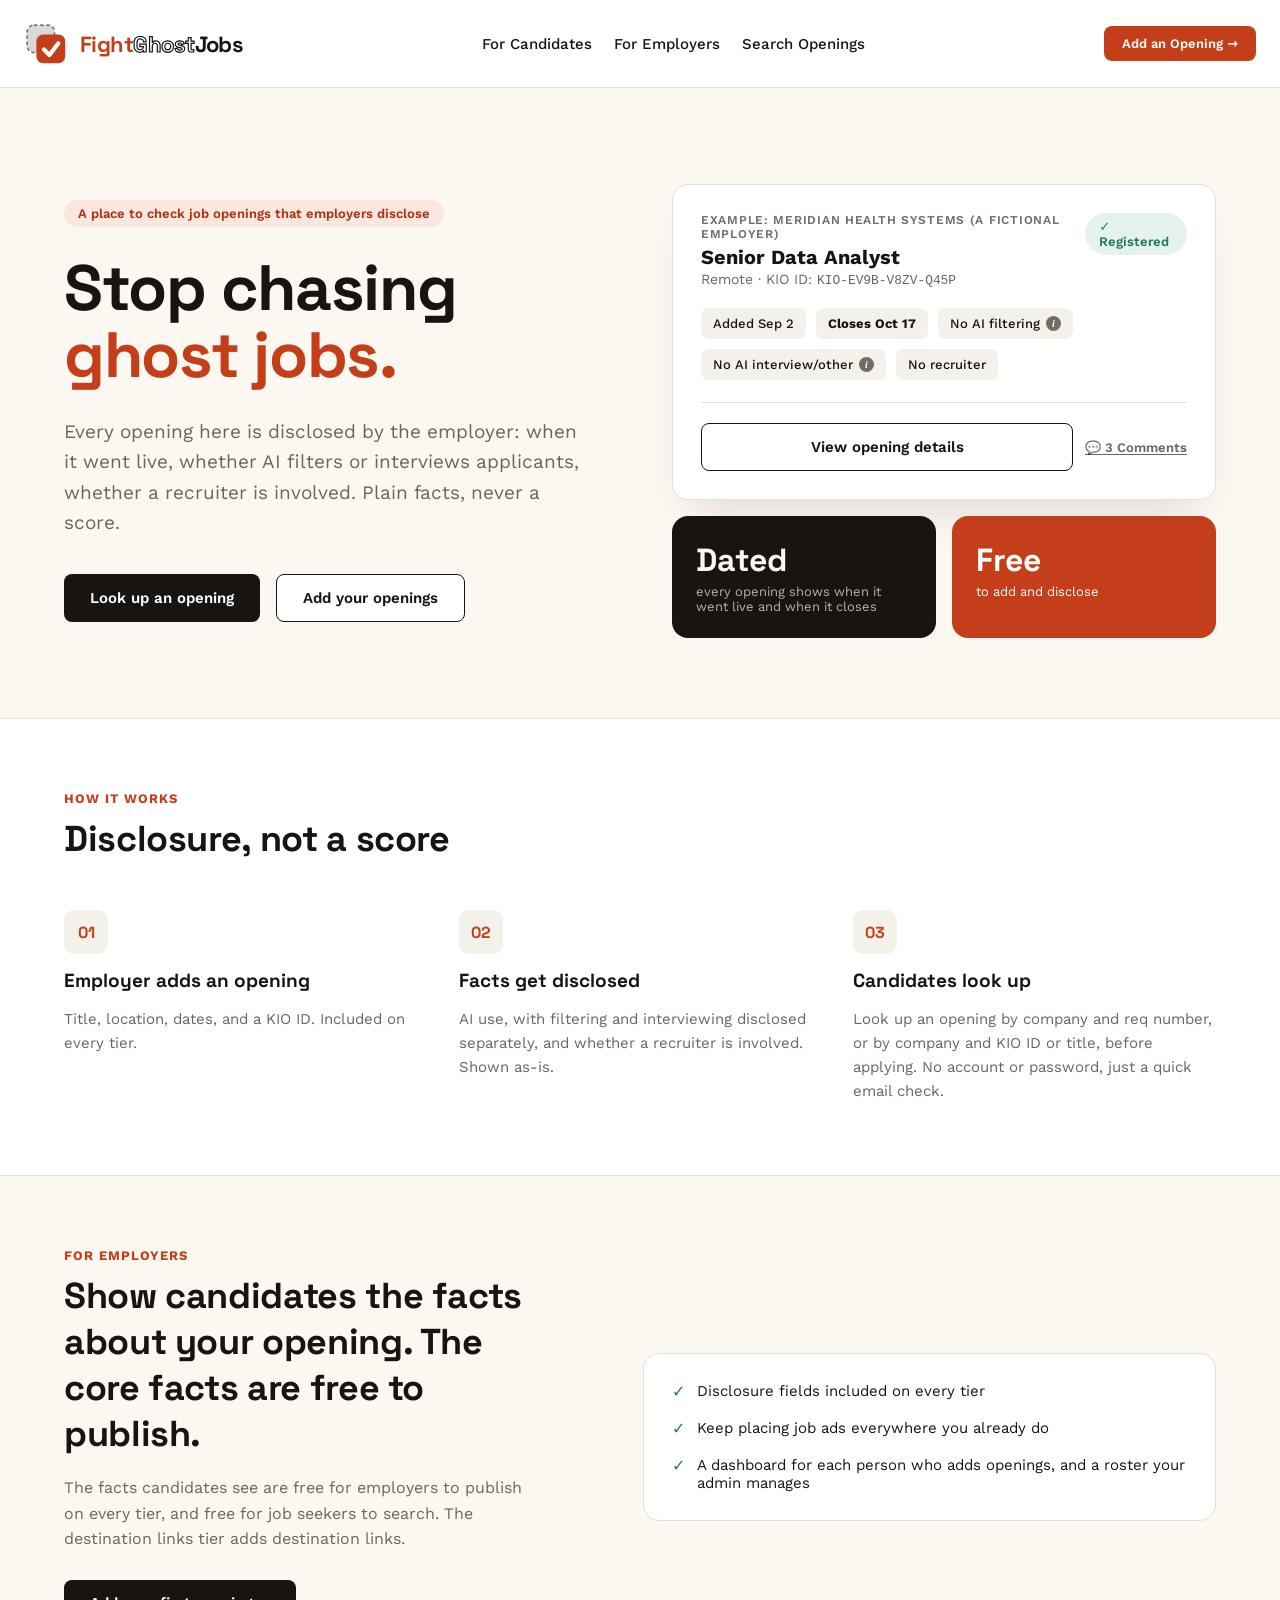
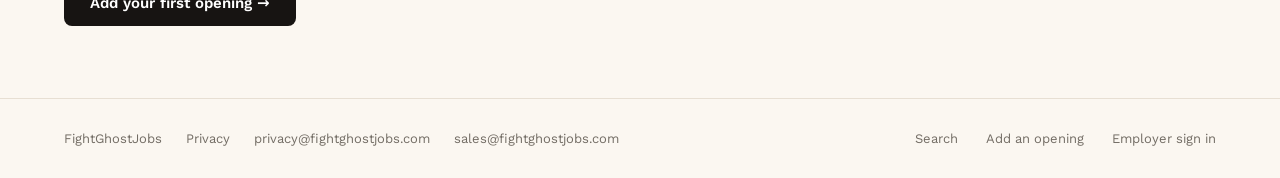
==== commit 079a14f0: "Promote the stage site to alpha Co-Authored-By: Claude Sonnet 5.5 <noreply@anthropic.com>" ====
--- a/index.html
+++ b/index.html
@@ -6,10 +6,10 @@
 <meta http-equiv="Content-Security-Policy" content="default-src 'none'; script-src 'self'; style-src 'self' 'unsafe-inline'; font-src 'self'; img-src 'self' data:; connect-src https://qgnqoihamhziaqikupaw.supabase.co; base-uri 'self'; form-action 'self'; object-src 'none'">
 <meta name="referrer" content="same-origin">
 <meta name="robots" content="noindex, nofollow">
-<script src="js/alpha-gate.js"></script>
-<title>FightGhostJobs — Landing</title>
-<link rel="stylesheet" href="styles.css">
-<link rel="stylesheet" href="app.css">
+<script src="js/alpha-gate.js?v=cbc3c2db"></script>
+<title>FightGhostJobs | Look up an opening</title>
+<link rel="stylesheet" href="styles.css?v=4cea5b1e">
+<link rel="stylesheet" href="app.css?v=de8dc277">
 </head>
 <body>
 <a class="skip-link" href="#main">Skip to content</a>
@@ -19,21 +19,21 @@
   <nav class="nav-links" aria-label="Main">
     <a href="#candidates">For Candidates</a>
     <a href="#employers">For Employers</a>
-    <a href="search.html">Search Postings</a>
+    <a href="search.html">Search Openings</a>
   </nav>
-  <div id="navAccount" style="display:flex;align-items:center;"><a class="btn btn-primary btn-sm" href="register.html">Register a Posting →</a></div>
+  <div id="navAccount" style="display:flex;align-items:center;"><a class="btn btn-primary btn-sm" href="register.html">Add an Opening →</a></div>
 </header>
 
 <main id="main">
 
-<div style="padding:96px 64px 80px 64px;display:flex;gap:64px;align-items:center;max-width:1440px;margin:0 auto;">
+<div class="pg pg-top cols" style="padding:96px 64px 80px 64px;display:flex;gap:64px;align-items:center;max-width:1440px;margin:0 auto;">
   <div style="flex:1;display:flex;flex-direction:column;gap:28px;">
-    <div class="pill" style="background:#FCE7DE;color:var(--ember-dark);width:fit-content;">A registry of job postings disclosed by employers</div>
-    <h1 style="font-size:64px;line-height:1.05;font-weight:700;letter-spacing:-.02em;max-width:640px;">Stop chasing<br><span style="color:var(--ember)">ghost jobs.</span></h1>
-    <p style="font-size:19px;line-height:1.6;color:var(--muted);max-width:520px;margin:0;">Every listing here is disclosed by the employer: when it went live, whether AI filters or interviews applicants, whether a recruiter is involved. Plain facts, never a score.</p>
-    <div style="display:flex;gap:16px;margin-top:8px;">
-      <a class="btn btn-dark" href="search.html">Search a company</a>
-      <a class="btn btn-outline" href="register.html">Register your postings</a>
+    <div class="pill" style="background:#FCE7DE;color:var(--ember-dark);width:fit-content;">A place to check job openings that employers disclose</div>
+    <h1 class="h-hero" style="font-size:64px;line-height:1.05;font-weight:700;letter-spacing:-.02em;max-width:640px;">Stop chasing<br><span style="color:var(--ember)">ghost jobs.</span></h1>
+    <p style="font-size:19px;line-height:1.6;color:var(--muted);max-width:520px;margin:0;">Every opening here is disclosed by the employer: when it went live, whether AI filters or interviews applicants, whether a recruiter is involved. Plain facts, never a score.</p>
+    <div class="btn-row" style="display:flex;gap:16px;margin-top:8px;">
+      <a class="btn btn-dark" href="search.html">Look up an opening</a>
+      <a class="btn btn-outline" href="register.html">Add your openings</a>
     </div>
   </div>
   <div style="flex:1;display:flex;flex-direction:column;gap:16px;">
@@ -42,86 +42,86 @@
         <div>
           <div style="font-size:12px;font-weight:600;color:var(--faint);text-transform:uppercase;letter-spacing:.06em;">Example: Meridian Health Systems (a fictional employer)</div>
           <div style="font-size:20px;font-weight:700;margin-top:4px;">Senior Data Analyst</div>
-          <div style="font-size:14px;color:var(--muted);margin-top:2px;">Remote · postID <span class="mono">X7K2•••••</span></div>
+          <div style="font-size:14px;color:var(--muted);margin-top:2px;">Remote · KIO ID: <span class="mono">KIO-EV9B-V8ZV-Q45P</span></div>
         </div>
         <div class="pill badge-verified">✓ Registered</div>
       </div>
       <div style="display:flex;gap:10px;margin-top:20px;flex-wrap:wrap;">
-        <div class="chip">Posted Sep 2</div>
+        <div class="chip">Added Sep 2</div>
         <div class="chip" style="font-weight:700;">Closes Oct 17</div>
         <div class="chip">No AI filtering<span class="info-icon" tabindex="0">i<span class="info-tooltip">Resume screening or keyword/ATS-style matching used to prioritize applications before a human reviews them.</span></span></div>
-        <div class="chip">No AI interview/other<span class="info-icon" tabindex="0">i<span class="info-tooltip">Any AI that interacts with a candidate directly — an AI-conducted interview, a chatbot screening call, or similar.</span></span></div>
+        <div class="chip">No AI interview/other<span class="info-icon" tabindex="0">i<span class="info-tooltip">Any AI that interacts with a candidate directly, such as an AI-conducted interview or a chatbot screening call.</span></span></div>
         <div class="chip">No recruiter</div>
       </div>
       <div style="margin-top:22px;border-top:1px solid var(--line);padding-top:20px;display:flex;gap:12px;align-items:center;">
-        <div class="btn btn-outline" style="flex:1;justify-content:center;pointer-events:none;">View posting details</div>
-        <a href="search.html" style="font-size:13px;font-weight:600;color:var(--muted);white-space:nowrap;">💬 3 Comments</a>
+        <div class="btn btn-outline" style="flex:1;justify-content:center;pointer-events:none;">View opening details</div>
+        <a class="hit" href="search.html" id="cardComments" style="font-size:13px;font-weight:600;color:var(--muted);white-space:nowrap;">💬 3 Comments</a>
       </div>
     </div>
     <div style="display:flex;gap:16px;">
       <div style="flex:1;background:var(--ink);color:var(--bone);border-radius:16px;padding:24px;">
         <div style="font-size:32px;font-weight:700;font-family:'Space Grotesk',sans-serif;">Dated</div>
-        <div style="font-size:13px;color:#B9B2A8;margin-top:4px;">every listing shows when it went live and when it closes</div>
+        <div style="font-size:13px;color:#B9B2A8;margin-top:4px;">every opening shows when it went live and when it closes</div>
       </div>
       <div style="flex:1;background:var(--ember);color:#fff;border-radius:16px;padding:24px;">
         <div style="font-size:32px;font-weight:700;font-family:'Space Grotesk',sans-serif;">Free</div>
-        <div style="font-size:13px;color:#FFFFFF;margin-top:4px;">to register and disclose</div>
+        <div style="font-size:13px;color:#FFFFFF;margin-top:4px;">to add and disclose</div>
       </div>
     </div>
   </div>
 </div>
 
-<div id="candidates" style="padding:72px 64px;background:var(--card);border-top:1px solid var(--line);border-bottom:1px solid var(--line);max-width:1440px;margin:0 auto;">
+<div id="candidates" class="pg pg-top" style="padding:72px 64px;background:var(--card);border-top:1px solid var(--line);border-bottom:1px solid var(--line);max-width:1440px;margin:0 auto;">
   <div style="max-width:640px;margin-bottom:48px;">
     <div style="font-size:13px;font-weight:700;color:var(--ember);text-transform:uppercase;letter-spacing:.08em;">How it works</div>
-    <h2 style="font-size:36px;font-weight:700;margin-top:10px;letter-spacing:-.01em;">Disclosure, not a score</h2>
+    <h2 class="h-2" style="font-size:36px;font-weight:700;margin-top:10px;letter-spacing:-.01em;">Disclosure, not a score</h2>
   </div>
-  <div style="display:grid;grid-template-columns:repeat(3,minmax(0,1fr));gap:32px;">
+  <div class="grid3" style="display:grid;grid-template-columns:repeat(3,minmax(0,1fr));gap:32px;">
     <div style="display:flex;flex-direction:column;gap:14px;">
       <div style="width:44px;height:44px;border-radius:10px;background:var(--panel);display:flex;align-items:center;justify-content:center;font-family:'Space Grotesk',sans-serif;font-weight:700;color:var(--ember);">01</div>
-      <h3 style="font-size:19px;font-weight:700;">Employer registers</h3>
-      <p style="font-size:15px;line-height:1.6;color:var(--muted);margin:0;">Title, location, dates, and a postID. Included on every tier.</p>
+      <h3 style="font-size:19px;font-weight:700;">Employer adds an opening</h3>
+      <p style="font-size:15px;line-height:1.6;color:var(--muted);margin:0;">Title, location, dates, and a KIO ID. Included on every tier.</p>
     </div>
     <div style="display:flex;flex-direction:column;gap:14px;">
       <div style="width:44px;height:44px;border-radius:10px;background:var(--panel);display:flex;align-items:center;justify-content:center;font-family:'Space Grotesk',sans-serif;font-weight:700;color:var(--ember);">02</div>
       <h3 style="font-size:19px;font-weight:700;">Facts get disclosed</h3>
-      <p style="font-size:15px;line-height:1.6;color:var(--muted);margin:0;">AI use — filtering and interviewing disclosed separately — and whether a recruiter is involved. Shown as-is.</p>
+      <p style="font-size:15px;line-height:1.6;color:var(--muted);margin:0;">AI use, with filtering and interviewing disclosed separately, and whether a recruiter is involved. Shown as-is.</p>
     </div>
     <div style="display:flex;flex-direction:column;gap:14px;">
       <div style="width:44px;height:44px;border-radius:10px;background:var(--panel);display:flex;align-items:center;justify-content:center;font-family:'Space Grotesk',sans-serif;font-weight:700;color:var(--ember);">03</div>
-      <h3 style="font-size:19px;font-weight:700;">Candidates verify</h3>
-      <p style="font-size:15px;line-height:1.6;color:var(--muted);margin:0;">Search by company and title before applying. No account required to look up a posting.</p>
+      <h3 style="font-size:19px;font-weight:700;">Candidates look up</h3>
+      <p style="font-size:15px;line-height:1.6;color:var(--muted);margin:0;">Look up an opening by company and req number, or by company and KIO ID or title, before applying. No account or password, just a quick email check.</p>
     </div>
   </div>
 </div>
 
-<div id="employers" style="padding:72px 64px;display:flex;gap:64px;align-items:center;max-width:1440px;margin:0 auto;">
+<div id="employers" class="pg pg-top cols" style="padding:72px 64px;display:flex;gap:64px;align-items:center;max-width:1440px;margin:0 auto;">
   <div style="flex:1;">
     <div style="font-size:13px;font-weight:700;color:var(--ember);text-transform:uppercase;letter-spacing:.08em;">For employers</div>
-    <h2 style="font-size:36px;font-weight:700;margin-top:10px;letter-spacing:-.01em;max-width:480px;">Show candidates the facts about your listing. The core facts are free to publish.</h2>
+    <h2 class="h-2" style="font-size:36px;font-weight:700;margin-top:10px;letter-spacing:-.01em;max-width:480px;">Show candidates the facts about your opening. The core facts are free to publish.</h2>
     <p style="font-size:16px;line-height:1.6;color:var(--muted);margin:18px 0 28px 0;max-width:460px;">The facts candidates see are free for employers to publish on every tier, and free for job seekers to search. The destination links tier adds destination links.</p>
-    <a class="btn btn-dark" href="register.html">Register your first posting →</a>
+    <a class="btn btn-dark" href="register.html">Add your first opening →</a>
   </div>
   <div class="card" style="flex:1;">
     <div style="display:flex;flex-direction:column;gap:18px;">
       <div style="display:flex;gap:12px;align-items:flex-start;"><div style="color:var(--verified);font-weight:700;">✓</div><div style="font-size:15px;">Disclosure fields included on every tier</div></div>
-      <div style="display:flex;gap:12px;align-items:flex-start;"><div style="color:var(--verified);font-weight:700;">✓</div><div style="font-size:15px;">Keep posting everywhere you already do</div></div>
-            <div style="display:flex;gap:12px;align-items:flex-start;"><div style="color:var(--verified);font-weight:700;">✓</div><div style="font-size:15px;">A dashboard for each person who registers, and a roster your admin manages</div></div>
+      <div style="display:flex;gap:12px;align-items:flex-start;"><div style="color:var(--verified);font-weight:700;">✓</div><div style="font-size:15px;">Keep placing job ads everywhere you already do</div></div>
+            <div style="display:flex;gap:12px;align-items:flex-start;"><div style="color:var(--verified);font-weight:700;">✓</div><div style="font-size:15px;">A dashboard for each person who adds openings, and a roster your admin manages</div></div>
     </div>
   </div>
 </div>
 
 </main>
 
-<footer style="padding:32px 64px;border-top:1px solid var(--line);display:flex;justify-content:space-between;align-items:center;max-width:1440px;margin:0 auto;">
-  <span class="site-footer" style="padding:0;border:0;max-width:none;margin:0;"><span>FightGhostJobs</span><a href="privacy.html">Privacy</a><a href="mailto:privacy@fightghostjobs.com">privacy@fightghostjobs.com</a><a href="mailto:sales@fightghostjobs.com">sales@fightghostjobs.com</a></span>
-  <div style="display:flex;gap:28px;">
+<footer class="pg wrapflex" style="padding:32px 64px;border-top:1px solid var(--line);display:flex;justify-content:space-between;align-items:center;max-width:1440px;margin:0 auto;">
+  <span class="site-footer" style="padding:0;border:0;max-width:none;margin:0;"><span>FightGhostJobs</span><a href="https://www.fightghostjobs.com/privacy.html">Privacy</a><a href="mailto:privacy@fightghostjobs.com">privacy@fightghostjobs.com</a><a href="mailto:sales@fightghostjobs.com">sales@fightghostjobs.com</a></span>
+  <div class="wrapflex" style="display:flex;gap:28px;">
     <a href="search.html" style="font-size:13px;color:var(--faint);">Search</a>
-    <a href="register.html" style="font-size:13px;color:var(--faint);">Register</a>
+    <a href="register.html" style="font-size:13px;color:var(--faint);">Add an opening</a>
     <a href="employer-signin.html" style="font-size:13px;color:var(--faint);">Employer sign in</a>
   </div>
 </footer>
 
-<script type="module" src="js/pages/index.js"></script>
+<script type="module" src="js/pages/index.js?v=90a4bfcd"></script>
 </body>
 </html>
--- a/styles.css
+++ b/styles.css
@@ -74,7 +74,9 @@
 label{font-size:13px;font-weight:600;display:block;margin-bottom:6px}
 input[type="text"]{border:1px solid var(--line);border-radius:8px;padding:11px 14px;font-size:14px;width:100%;font-family:'Work Sans',sans-serif}
 
-.toggle{width:52px;height:30px;border-radius:999px;border:none;position:relative;padding:0;background:#D8D2C6}
+.toggle{width:52px;height:30px;flex:none;border-radius:999px;border:none;position:relative;padding:0;background:#D8D2C6}   /* flex: none: the switch is never squeezed by the sentence beside it (prompt BG: a squeezed switch left its knob outside it) */
+.toggle-row{gap:16px}
+.toggle-row>div:first-child{min-width:0;flex:1 1 auto}   /* the sentence wraps instead of pushing the switch out */
 .toggle.on{background:var(--ember)}
 .toggle-knob{width:24px;height:24px;border-radius:999px;background:#fff;position:absolute;top:3px;left:3px;transition:left .15s}
 .toggle.on .toggle-knob{left:25px}
--- a/app.css
+++ b/app.css
@@ -3,6 +3,11 @@
 
 [hidden]{display:none!important}
 a:focus-visible,button:focus-visible,input:focus-visible,textarea:focus-visible,.info-icon:focus-visible{outline:2px solid var(--ember);outline-offset:2px}
+/* BK focus: the button a dialog gives the cursor to when it opens (js/focus-ring.js): the same ring as above, drawn at once, because a focus set by script after a mouse click is not "visible" to the browser. */
+button.focus-ring,a.focus-ring{outline:2px solid var(--ember);outline-offset:2px}
+/* BG focus: a script moves focus to a sentence or a box that is not a control (tabindex="-1") so a screen reader reads it; that focus is not drawn. Buttons, links and fields keep their ring (the rule above). */
+[tabindex="-1"]:not(a):not(button):not(input):not(select):not(textarea):not(summary):focus,
+[tabindex="-1"]:not(a):not(button):not(input):not(select):not(textarea):not(summary):focus-visible{outline:none}
 button[disabled],.btn[disabled]{opacity:.55;cursor:not-allowed}
 input[type="text"],input[type="email"],input[type="number"]{border:1px solid var(--line);border-radius:8px;padding:11px 14px;font-size:14px;width:100%;font-family:'Work Sans',sans-serif;background:#fff;color:var(--ink)}
 textarea{width:100%;border:1px solid var(--line);border-radius:8px;padding:11px 14px;font-size:14px;font-family:'Work Sans',sans-serif;resize:vertical;background:#fff;color:var(--ink)}
@@ -48,12 +53,50 @@
 .modal-backdrop.open{display:flex}
 .modal{background:#fff;border-radius:16px;width:480px;max-width:92vw;max-height:80vh;overflow-y:auto;padding:32px}
 .source-row{display:flex;align-items:center;justify-content:space-between;background:var(--panel);border-radius:10px;padding:14px 16px;margin-top:10px;cursor:pointer;border:none;width:100%;text-align:left;font-family:inherit;color:var(--ink)}
-.source-row .go{font-size:13px;font-weight:700;color:var(--ember)}
-.source-row-label{font-size:14px;font-weight:600}
+.source-row .go{font-size:13px;font-weight:700;color:var(--ember);flex:0 0 auto;white-space:nowrap}
+.source-row .go-open{display:inline-flex;align-items:center;gap:4px;white-space:nowrap}
+.source-row .go-icon{flex:none;display:block}
+.source-row-label{font-size:14px;font-weight:600;min-width:0;overflow-wrap:anywhere;margin-right:12px}
+/* prompt LM (October 23, 2026): the Registered mark with its "i", the Links heading with its "i", the pills that are buttons, the tile's Comments link and the small box behind an "i" (js/info-box.js; it reuses .modal and .modal-backdrop) */
+.reg-holder{display:flex;align-items:center;gap:6px;flex-shrink:0}
+.links-head{display:flex;align-items:center;gap:8px;margin-top:18px}
+.links-head[hidden]{display:none}
+.links-heading{margin:0;font-size:15px;font-weight:700}
+.info-box-icon{cursor:pointer}
+.chip-button{border:0;font-family:inherit;color:inherit;cursor:pointer;text-align:left;line-height:inherit}
+.chip-button:hover{background:#ECE7DC}
+.chip-button:disabled{cursor:default;opacity:.75}
+.chip-button::before{content:"";position:absolute;inset:-6px 0}
+.chip-i{cursor:pointer}
+.tile-comments{font-size:14px;font-weight:600;color:var(--ember);white-space:nowrap;display:inline-flex;align-items:center;min-height:32px}
+.tile-comments-main{text-decoration:none}
+.info-box{width:440px}
+.info-box-head{display:flex;justify-content:space-between;align-items:flex-start;gap:12px}
+.info-box-title{font-size:17px;font-weight:700}
+.info-box-body{font-size:14px;color:var(--muted);line-height:1.6;margin-top:12px;overflow-wrap:anywhere}
+/* prompt JB (November 7, 2026): the "i" of the search page (at the heading and in the recap box) and the sections of its box */
+.srch-title-row{display:flex;align-items:center;gap:12px}
+.srch-title-row h1{margin:0}
+.info-slot{display:inline-flex;align-items:center;flex:none}
+.recap-actions{display:inline-flex;align-items:center;gap:12px;flex:none}
+.info-box-body .info-section{font-size:14px;font-weight:700;color:var(--ink);margin:16px 0 6px 0}
+.info-box-body .info-section:first-child{margin-top:0}
+.info-box-body .info-para{margin:0 0 8px 0}
 .empty-note{font-size:14px;color:var(--muted);line-height:1.6;background:var(--panel);border-radius:10px;padding:14px 16px;margin-top:16px}
+.refine-hint{font-size:14px;color:var(--muted);line-height:1.6;margin:0 0 16px}
+.refine-hint p{margin:0 0 6px}
 .result-count{font-size:13px;font-weight:600;color:var(--faint);text-transform:uppercase;letter-spacing:.05em}
 .code-box{font-family:'Space Grotesk',sans-serif;font-size:26px;font-weight:700;letter-spacing:.06em;background:var(--panel);border-radius:10px;padding:14px 18px;display:inline-block}
-.nav-account+.btn{margin-left:14px}
+/* the employer's ID block (prompt BQ): the ID, the short link and the job ad lines, each with a copy button; text only, never a field */
+.kio-block{display:flex;flex-direction:column;gap:10px;margin-top:12px;max-width:640px}
+.kio-row{display:flex;flex-wrap:wrap;align-items:center;gap:6px 12px}
+.kio-label{font-size:12px;font-weight:700;color:var(--faint);text-transform:uppercase;letter-spacing:.06em;min-width:96px}
+.kio-value{font-size:15px;font-weight:600;color:var(--ink);overflow-wrap:anywhere;min-width:0}
+.kio-copy{min-height:36px;padding:8px 14px}
+.kio-ad{display:flex;flex-direction:column;align-items:flex-start;gap:8px;background:var(--panel);border-radius:10px;padding:12px 14px}
+.kio-adlines{font-size:14px;line-height:1.6;color:var(--ink);overflow-wrap:anywhere;user-select:all}
+.kio-note{font-size:13px;line-height:1.6;color:var(--muted);margin:0}
+@media (max-width:760px){.kio-copy{min-height:44px}.kio-label{min-width:0;flex:0 0 100%}}
 
 /* location picker (register form) */
 .loc-chips{display:flex;flex-wrap:wrap;gap:8px;margin-bottom:8px}
@@ -83,6 +126,104 @@
 .dash-table th{padding:13px 12px}
 .dash-table td{padding:14px 12px}
 .dash-table .row-action:first-child{margin-left:0}
+
+/* My openings (prompt BL, October 11, 2026): the table is a plain auto-layout table that uses the width of the card, and the card the width of the window (up to the page's 1800 pixel cap in dashboard.html).
+   Title and Actions are the columns that give first: the Title column keeps a readable minimum, long titles and place lines wrap inside it; every note in the Actions cell wraps at a fixed width, and each action word
+   stays on one line (it wraps between words, never inside one). Only the table with the class my-openings: the Team and Traffic tables share dash-table and rtable and are not touched. */
+@media (min-width:641px){
+  .my-openings thead th:first-child,.my-openings td[data-label="Title"]{min-width:11rem}
+  .my-openings td[data-label="Title"]{overflow-wrap:anywhere}
+  .my-openings td[data-label="Actions"]{white-space:normal}
+  .my-openings td[data-label="Actions"] .row-action{white-space:nowrap}
+  .my-openings .act-note{max-width:24ch;white-space:normal;overflow-wrap:break-word}
+  .my-openings .act-note .note-link{margin-left:0;display:inline;font-size:inherit}
+}
+
+/* My openings, tidied (prompt BN, October 11, 2026). Same table, same scope (.my-openings, 641 pixels and wider; the phone card list above is not touched).
+   Actions: the words sit side by side with an even gap on the RIGHT of each word (no left margin, so a word that has to wrap starts at the left edge of the next line, not indented); the last word has no gap after it.
+   Dates: every date and time is a no-wrap piece (.nb), so a line may break between "Nov 25," and "7:38 AM EST" but never inside one. The note: its own width, nothing else is held to it.
+   Room: the side padding of the cells is 8 pixels instead of 12 on this table only (nine columns only just fit). */
+@media (min-width:641px){
+  .my-openings thead th,.my-openings td{padding-left:8px;padding-right:8px}
+  .my-openings td[data-label="Actions"] .row-action{margin:0 14px 0 0}
+  .my-openings td[data-label="Actions"] .row-action:last-child{margin-right:0}
+  .my-openings .nb{white-space:nowrap}
+  .my-openings .act-note{max-width:36ch}
+}
+/* My openings reworked (prompt BP, October 11, 2026): the table has seven columns at most (Title, Req #, Opening ID, Status, Actions, Closes, Comments). Drawn at its roomiest: the Actions, Closes, Opening ID and Comments
+   columns take exactly what their words need (a no-wrap cell with a tiny preferred width shrinks to its content), Title, Req # and Status share what is left, and the expired-draft note keeps a block about 36 characters
+   wide. js/pages/dashboard.js fitTable() asks the browser whether that fits the card and, if not, adds "snug" (the note takes only the width the column has) and then "tight" (the columns share the width and the
+   pieces wrap between words and between a date and its time). The table is at most this wide because the browser says so, not because of a window size worked out elsewhere. */
+@media (min-width:641px){
+  .my-openings td[data-label="Actions"],.my-openings td[data-label="Closes"],.my-openings td[data-label="KIO ID"],.my-openings td[data-label="Comments"],.my-openings td[data-label="Status"]{width:1%;white-space:nowrap}
+  /* prompt BR (October 12, 2026): the Status pill is ONE box (inline-block with a modest radius), not a run of text with a background: when the column was narrow its words wrapped and the background was cut into
+     two clipped pieces. Now the Status column takes what the words need like Actions and Closes do; only at the "tight" level may the pill wrap, between words, and it stays one clean rounded box. */
+  .my-openings .act-note{min-width:36ch}
+  .my-openings.snug .act-note{min-width:0}
+  .my-openings.tight td[data-label="Actions"],.my-openings.tight td[data-label="Closes"],.my-openings.tight td[data-label="KIO ID"],.my-openings.tight td[data-label="Comments"]{width:auto;white-space:normal}
+  /* prompt BR: the level between snug and tight. The note has given up its width and the Status pills may wrap between words (each stays one rounded box); the dates still do not break. */
+  .my-openings.wrap-status thead th,.my-openings.wrap-status td{padding-left:6px;padding-right:6px}
+  .my-openings.wrap-status td[data-label="Status"] .status{padding-left:9px;padding-right:9px}
+  .my-openings.wrap-status td[data-label="Status"]{min-width:8.25rem}
+  .my-openings.wrap-status .act-note{min-width:0}
+  .my-openings.wrap-status td[data-label="Status"],.my-openings.tight td[data-label="Status"]{width:auto;white-space:normal}
+  .my-openings.tight .act-note{min-width:0}
+  .my-openings td{padding-top:10px;padding-bottom:10px}
+}
+/* prompt GP (October 30, 2026): a floor for the Closes column. At the "tight" level the browser shares the card width between the columns and gave Closes about 143 pixels at a 1093 pixel window (1078 of page), 12 to 15 pixels
+   short of the date plus the time ("Nov 3," and "7:59 PM EST") on one line, so the time dropped under the date for every row that has a time (which layout the browser picked changed with the time of day). The column now never
+   gets less than 14.5rem (232 pixels): 10rem (160) only fixed the rows with a date and a time, the scheduled row ("Goes live Nov 19," and the time, three no-wrap pieces) needs about 230 with the widest time text. The Title column
+   gives the width (it keeps its own floor of 11rem above). The header cell is in the same column, so the floor holds for it too. Only from a 1020 pixel window up: below that the Title column would have to go under its own 11rem
+   floor and the table would scroll sideways in its card (measured at 800 to 960), so there the dates keep wrapping between the day and the time as before. */
+@media (min-width:1090px){
+  .my-openings.tight td[data-label="Closes"]{min-width:14rem}
+  /* prompt GP, option C (October 31, 2026): at the "tight" level the side padding of the cells is 4 pixels (8 before; the wrap-status level has 6), about 56 pixels in all, and the Actions and Status columns have floors of their own
+     (14rem = 224 pixels: the action words of the widest row on one line; 7.25rem = 116 pixels: the longest Status pill in two lines, never three), so the Closes floor does not take their width. Added up at the smallest the columns
+     need 176 (Title) + 53 + 125 + 116 + 224 + 224 + 87 = about 1005 pixels; the card is 1014 pixels at a 1093 pixel window and the floors apply from a 1090 pixel window (card about 1011). Below that the table behaves as before. */
+  .my-openings.tight thead th,.my-openings.tight td{padding-left:4px;padding-right:4px}
+  .my-openings.tight td[data-label="Actions"]{min-width:14rem}
+  .my-openings.tight td[data-label="Status"]{min-width:7.25rem}
+}
+.my-openings td[data-label="Status"] .status{display:inline-block;border-radius:14px}      /* prompt BR: one box on every width (the phone card list too) */
+/* the small lines under a title and under a date: the place, the day it was added, the flag. The flag is dark amber (contrast 6.7 to 1 on white) and always carries words, never colour alone. */
+.row-sub{font-size:12px;font-weight:400;color:var(--muted);margin-top:2px}
+.row-flag{font-size:12px;font-weight:600;color:#8A4B00;margin-top:2px}
+.sort-box{display:flex;align-items:center;gap:8px}
+.sort-box label{font-size:13px;font-weight:600;color:var(--muted);white-space:nowrap}
+.sort-box select{border:1px solid var(--line);border-radius:8px;padding:9px 12px;font-size:14px;font-family:'Work Sans',sans-serif;background:#fff;color:var(--ink);min-height:40px}
+.sort-box select:focus-visible{outline:2px solid var(--ember);outline-offset:2px}
+
+/* contested comments (item A): the notice block (shown to candidates and to the owner) and the owner's contest form. Ink on white inside a dark-ember border: far above 4.5:1; the border carries the meaning for forced-colors too. */
+.contest-notice{border:2px solid var(--ember-dark);border-left-width:8px;border-radius:10px;background:#fff;color:var(--ink);padding:12px 16px;font-size:14px;line-height:1.6;overflow-wrap:anywhere}
+.contest-notice-tag{font-size:12px;font-weight:700;color:var(--ember-dark);text-transform:uppercase;letter-spacing:.06em;margin-bottom:4px}
+.contest-notice-text{margin:0}
+.contest-form{display:flex;flex-direction:column;gap:10px;margin-top:6px;padding:14px 16px;border:1px solid var(--line);border-radius:10px;background:var(--panel)}
+.contest-fields{display:flex;flex-direction:column;gap:8px}
+.contest-form label{font-size:13px;font-weight:600;color:var(--ink)}
+.contest-form select{width:100%;min-height:44px;border:1px solid var(--line);border-radius:8px;padding:10px 12px;font-size:14px;font-family:'Work Sans',sans-serif;background:#fff;color:var(--ink)}
+.contest-form select:focus-visible{outline:2px solid var(--ember);outline-offset:2px}
+.contest-form select[aria-invalid="true"]{border-color:var(--ember-dark)}
+.intent-select{width:100%;min-height:44px;border:1px solid var(--line);border-radius:8px;padding:10px 12px;font-size:14px;font-family:'Work Sans',sans-serif;background:#fff;color:var(--ink)}
+.intent-select:focus-visible{outline:2px solid var(--ember);outline-offset:2px}
+.intent-note{margin-top:12px;padding:10px 14px;border-left:3px solid var(--line);font-size:14px;line-height:1.55;color:var(--ink)}
+.contest-confirm{display:flex;flex-direction:column;gap:10px;font-size:14px;line-height:1.6}
+.contest-confirm-title{margin:0;font-weight:700}
+.contest-actions{display:flex;gap:10px;flex-wrap:wrap;align-items:center}
+@media (max-width:480px){.contest-notice{padding:10px 12px;border-left-width:6px}.contest-form{padding:12px}.contest-actions .btn{flex:1 1 auto}}
+
+/* the destination links panel on the edit page (item 4): one bordered row per stored link, with its three buttons and, when opened, the edit form or the remove question (the form look is the contest form's) */
+.link-list{display:flex;flex-direction:column;gap:10px}
+.link-row{display:flex;flex-direction:column;gap:10px;border:1px solid var(--line);border-radius:10px;padding:12px 14px;background:#fff}
+.link-row-top{display:flex;gap:12px;align-items:flex-start;justify-content:space-between;flex-wrap:wrap}
+.link-row-main{min-width:0;flex:1 1 220px}
+.link-row-title{font-size:14px;font-weight:700;overflow-wrap:anywhere}
+.link-row-meta{font-size:13px;color:var(--muted);line-height:1.5;margin-top:2px;overflow-wrap:anywhere}
+.link-row-actions{display:flex;gap:8px;flex-wrap:wrap}
+.link-edit-title{font-size:14px;font-weight:700}
+.link-confirm{display:flex;flex-direction:column;gap:10px;font-size:14px;line-height:1.6;padding:12px 14px;border:1px solid var(--line);border-radius:10px;background:var(--panel)}
+.link-confirm-text{margin:0;font-weight:600}
+.link-open{font-weight:600}
+@media (max-width:480px){.link-row{padding:10px 12px}.link-row-actions .btn{flex:1 1 auto}}
 
 /* the footer every page carries: the privacy page and the privacy contact (tests/site-check.js S22) */
 .site-footer{max-width:1440px;margin:0 auto;padding:28px 32px;border-top:1px solid var(--line);display:flex;gap:24px;align-items:center;font-size:13px;color:var(--faint)}
@@ -106,3 +247,205 @@
 main a:not(.btn):not(td a){text-decoration:underline;text-decoration-thickness:1px;text-underline-offset:2px}
 .mono{font-family:var(--font-mono);font-size:.92em;letter-spacing:0}
 @media (prefers-reduced-motion:reduce){*,*::before,*::after{animation-duration:.01ms!important;animation-iteration-count:1!important;transition-duration:.01ms!important;scroll-behavior:auto!important}}
+
+/* ---- candidate search screen (search.html): guidance text above the form, and the form stacking on a narrow screen. Classes are prefixed srch- */
+.srch-guide{max-width:1080px;margin:8px 0 22px 0;font-size:15px;color:var(--muted);line-height:1.6}
+.srch-guide p{margin:0 0 6px 0}
+.srch-guide .srch-lead{color:var(--ink);font-weight:600}
+/* the phone entry (prompt IB): the panel above the form, the notes under the boxes, the list of other openings; every tap is at least 44 by 44 pixels; nothing is wider than the screen */
+.phone-panel{max-width:1080px;margin:0 0 12px 0}
+.phone-body{background:var(--card);border:1px solid var(--line);border-left:4px solid var(--ember);border-radius:10px;padding:12px 14px;font-size:15px;line-height:1.55;color:var(--ink);overflow-wrap:anywhere}
+.phone-body p{margin:0}
+.phone-body p+p{margin-top:8px}
+.phone-body .phone-pick,.phone-body .phone-choice{min-height:44px;min-width:44px;box-sizing:border-box;vertical-align:middle}
+.phone-body .phone-pick{margin:0 2px;padding:8px 12px}
+.phone-list{display:flex;flex-direction:column;gap:8px;margin-top:10px}
+.phone-list-head{font-weight:600}
+.phone-body .phone-choice{width:100%;max-width:100%;justify-content:flex-start;text-align:left;white-space:nowrap;overflow:hidden;text-overflow:ellipsis;display:block}
+.phone-link{display:inline-block;min-height:44px;line-height:44px}
+.phone-note{font-size:12px;line-height:1.5;color:var(--ink);margin-top:6px;font-weight:600}
+/* prompt JE (November 8, 2026): the "check this" note inside the search box, under the three fields and above the optional line and Search; empty (and not drawn) until the phone entry sets it. A new class, not phone-note (the tests count phone-note). */
+.order-note{font-size:13px;line-height:1.5;font-weight:600;color:var(--ink);margin:6px 12px 2px 12px;padding:2px 0 2px 10px;border-left:3px solid var(--ember);overflow-wrap:anywhere}
+.order-note:empty{display:none}
+.phone-privacy{margin:0 0 14px 0}
+/* prompt JD (November 7, 2026): the optional "where you found this job" field under the search card: its own card of the same look, the label like the other boxes, the input a 44 pixel target at every width */
+/* prompt JK (November 7, 2026): the optional line is INSIDE the one white search box (the form), under the three fields, with the Search button last (to the right of everything on a wide screen, below it on a phone). It is no longer a card of its own: no border round it, no background; a thin line above it is the only divider. */
+.srch-main{flex:1;min-width:0;display:flex;flex-direction:column}
+.srch-top{display:flex;gap:12px;flex:1}
+.srch-source{display:flex;flex-direction:column;box-sizing:border-box;margin:4px 12px 0 12px;padding:10px 0 8px 0;border-top:1px solid var(--line)}
+.srch-source[hidden]{display:none}
+.srch-source-label{font-size:11px;font-weight:600;color:var(--faint);text-transform:uppercase;letter-spacing:.05em}
+.srch-opt{text-transform:uppercase;letter-spacing:.05em;font-weight:700;color:var(--ink);margin-right:4px}
+.srch-source-input{border:none;padding:4px 0;min-height:44px;box-sizing:border-box;width:100%;max-width:100%}
+/* prompt JL (November 8, 2026): the stacked layout of the search box holds up to 999 pixels (it switched at 760 before); the wide row, with the three fields side by side, starts at 1000 pixels, the smallest width where no label takes more than two lines and each of the three boxes is at least 180 pixels wide. In the stacked range above a phone the box is held to 640 pixels so the boxes do not stretch across a tablet. */
+@media (max-width:999px){.srch-form{flex-direction:column!important;max-width:640px!important}.srch-top{flex-direction:column!important}.srch-form .srch-sep{display:none}.srch-form .btn{align-self:flex-start;margin:4px 12px 8px 12px}}
+
+/* ---- edit page (edit.html): the unsaved-changes bar and the leave dialog. Classes are prefixed unsaved-.
+   The bar is the last child of <main> and sticky to the bottom of the window: it stays in view while there is more page below it, and at the end of the page it sits in the flow above the footer,
+   so it never covers the footer or the last field. html.unsaved-on keeps a field that takes focus clear of it (scroll-padding). On a narrow screen the text and the buttons stack and the buttons share the width. */
+.unsaved-sr{position:absolute;width:1px;height:1px;margin:-1px;padding:0;overflow:hidden;clip:rect(0,0,0,0);white-space:nowrap;border:0}
+.unsaved-bar{position:sticky;bottom:0;z-index:30;background:var(--card);border-top:2px solid var(--ember);box-shadow:0 -6px 20px rgba(23,20,18,.10)}
+.unsaved-inner{max-width:1440px;margin:0 auto;padding:12px 64px;display:flex;align-items:center;justify-content:space-between;gap:12px 24px;flex-wrap:wrap}
+.unsaved-text{flex:1 1 320px;min-width:0;font-size:14px;line-height:1.5;color:var(--ink)}
+.unsaved-actions{display:flex;gap:12px;flex-wrap:wrap}
+html.unsaved-on{scroll-padding-bottom:140px}
+.unsaved-overlay{position:fixed;top:0;right:0;bottom:0;left:0;z-index:50;background:rgba(23,20,18,.45);display:flex;align-items:center;justify-content:center;padding:16px;box-sizing:border-box}
+.unsaved-dialog{background:var(--card);border:1px solid var(--line);border-radius:16px;padding:24px;width:100%;max-width:480px;max-height:100%;overflow:auto;box-sizing:border-box;box-shadow:0 12px 40px rgba(23,20,18,.25)}
+.unsaved-dialog-title{font-size:18px;font-weight:700;margin:0 0 8px 0}
+.unsaved-dialog-text{font-size:14px;line-height:1.6;color:var(--ink);margin:0 0 18px 0}
+@media (max-width:720px){.unsaved-inner{padding:10px 16px}.unsaved-actions{width:100%}.unsaved-actions .btn{flex:1 1 auto;justify-content:center}.unsaved-dialog{padding:18px 16px}}
+
+/* the signed-in header (October 4, 2026): the initials circle is the control (js/account-menu.js); the name and organization are its accessible name and a small label, not text beside it.
+   The right-hand area wraps instead of squeezing the navigation, and the whole bar relaxes at narrow widths. */
+.nav-acct-area{gap:10px 14px;flex-wrap:wrap;justify-content:flex-end}
+.nav-account{position:relative}
+.avatar-btn{border:0;padding:0;cursor:pointer;font-family:inherit;position:relative}
+.avatar-btn::before{content:"";position:absolute;inset:-6px}
+.account-pop{display:none;position:absolute;top:calc(100% + 10px);right:0;z-index:30;width:max-content;max-width:min(280px,calc(100vw - 32px));box-sizing:border-box;background:var(--ink);color:#F4F1EA;font-size:13px;font-weight:500;line-height:1.5;padding:10px 12px;border-radius:8px;text-align:left;box-shadow:0 10px 24px -8px rgba(23,20,18,.35);overflow-wrap:anywhere}
+.account-pop-name{display:block;font-weight:700}
+.account-pop-org{display:block}
+.account-pop.open,.avatar-btn:focus-visible+.account-pop{display:block}
+@media (hover:hover){.nav-account:hover .account-pop{display:block}}
+.account-pop.dismissed{display:none!important}
+@media (max-width:1300px){.nav{padding:0 24px}.nav-links{gap:22px}.nav-acct-area{gap:8px 10px}.nav-acct-area .btn-sm{padding:9px 12px}}
+@media (max-width:1080px){.nav{height:auto;min-height:72px;flex-wrap:wrap;padding:12px 16px;gap:10px 16px}.nav-links{order:3;width:100%;gap:20px;flex-wrap:wrap}.nav-acct-area{margin-left:auto}}
+
+/* phone widths (October 4, 2026): at 640 pixels and below the top bar is three short rows instead of a stack that ran off the edge.
+   Row 1: the logo, then (signed in) the initials circle and Sign out, or (signed out) the Register button. Row 2 (signed in): My postings, Analytics, Team. Last row: the three links.
+   Every control has a 44 pixel touch target (the buttons keep a 36 pixel look; their invisible margin is measured from the padding box, inside the 1 or 1.5 pixel border, so it is 6 pixels above and below), the logo is smaller so it stays whole at 320, and nothing is allowed to push the bar wider than the window.
+   html text-size-adjust 100% stops a phone browser from inflating the header text (text autosizing), which would also make the rows wider than the window. */
+html{-webkit-text-size-adjust:100%;text-size-adjust:100%}
+@media (max-width:640px){
+  .nav{padding:6px 12px;gap:0 10px;justify-content:flex-start;align-items:center;min-height:0}
+  .nav-logo{order:1;min-height:44px;gap:6px;margin-right:auto;min-width:0}
+  .nav-mark{width:32px;height:32px}
+  .nav-wordmark{font-size:16px;white-space:nowrap}
+  .nav-links{order:5;width:100%;gap:0 6px;flex-wrap:wrap;justify-content:space-between}
+  .nav-links a{display:inline-flex;align-items:center;min-height:44px;font-size:14px}
+  #navAccount{order:2}
+  #navAccount .btn-sm{position:relative;min-height:36px;margin:4px 0;padding:8px 12px;justify-content:center}
+  #navAccount .btn-sm::before{content:"";position:absolute;inset:-6px 0}
+  #navAccount.nav-acct-area{display:contents!important}
+  #navAccount.nav-acct-area>*{order:4}
+  #navAccount.nav-acct-area>span{order:2}
+  #navAccount.nav-acct-area>.btn-ghost{order:3}
+  #navAccount.nav-acct-area::after{content:"";order:3;flex:0 0 100%;height:0}
+  .nav{position:relative}
+  .nav-account{position:static}
+  .account-pop{top:50px;right:12px;max-width:calc(100vw - 24px)}
+}
+@media (max-width:360px){.nav{padding:6px 8px}.nav-links a{font-size:13px}}
+/* the narrowest phones (320): "Search Openings" is a little wider than the old link text, so the gap between the three links is trimmed to keep them on one row */
+@media (max-width:340px){.nav-links{gap:0 2px}}
+
+/* the search fields (October 4, 2026): white on a white card with no border, they looked locked once filled in. Each of the three now has a bottom line at rest (#8A8379 on white: 3.7 to 1, above the 3 to 1 rule for interface
+   boundaries) and a heavier ember line plus the focus ring when focused. The page sets border:none inline, hence !important. The layout, labels, placeholders and the one white card are unchanged. */
+.srch-input{border-bottom:2px solid #8A8379!important;border-radius:0!important;padding-bottom:6px!important}
+.srch-input:focus{border-bottom-color:var(--ember-dark)!important;box-shadow:0 1px 0 0 var(--ember-dark)}
+/* the details window: a swipe on the dark backdrop does not scroll the page behind (js/scroll-lock.js locks the page itself); the window's own box still scrolls */
+.modal-backdrop{touch-action:none;overscroll-behavior:contain}
+.modal{touch-action:pan-y;overscroll-behavior:contain}
+
+/* hit areas (October 5, 2026): every link and control can be pointed at with a 24 x 24 CSS pixel target (WCAG 2.2, 2.5.8), as the audit asked, WITHOUT changing how anything looks: the drawn text, the spacing and the layout stay as they were.
+   A clear box, absolutely positioned and invisible, is added to each small control (the same device the initials circle and the phone rules use); the pointer and a finger hit it as part of the control. A drop-down list has no such box to
+   borrow, so it gets a real minimum height. Links that are words inside a sentence are exempt, as in the standard (their size is the line of text). On a phone the 44 pixel rules below still apply and win. */
+.nav-links a,.site-footer a,footer.wrapflex a,.hit,#modalMore a,.row-action,.check-row{position:relative}
+.nav-links a::before,.site-footer a::before,footer.wrapflex a::before,.hit::before,#modalMore a::before,.row-action::before,.check-row::before{content:"";position:absolute;left:0;right:0;top:50%;height:24px;transform:translateY(-50%)}
+.loc-remove{position:relative}
+.loc-remove::before{content:"";position:absolute;inset:-1px}
+.info-icon::before{content:"";position:absolute;inset:-5px}
+select{min-height:24px}
+
+/* the search recap (October 5, 2026, Part C): a quiet read-only box between the form and the results: the sentence, and a button that puts the typed values back. */
+.recap{display:flex;align-items:center;justify-content:space-between;gap:12px 20px;flex-wrap:wrap;border:1px solid var(--line);border-radius:10px;background:var(--panel);padding:14px 18px}
+.recap[hidden]{display:none}
+.recap{scroll-margin-top:16px}
+.recap-text{margin:0;font-size:14px;line-height:1.6;color:var(--ink);overflow-wrap:anywhere;flex:1 1 280px}
+.recap .btn{flex:none}
+
+/* a message for screen readers only (October 5, 2026): the polite search status on the search page. The window the details dialog gets keyboard focus on is a container, not a control: no ring around the whole card. */
+.sr-only{position:absolute;width:1px;height:1px;margin:-1px;padding:0;overflow:hidden;clip:rect(0,0,0,0);white-space:nowrap;border:0}
+.modal:focus{outline:none}
+
+/* the search form's three boxes (October 5, 2026): Company is required, then ONE of the req number or the postID / title box. "(required)" is real text in the ember red; the two other boxes sit under the heading "Then one of these"
+   in a labelled group with a visible "or" between them. On a wide window the three boxes stay in one row; on a narrow one (760 pixels and below) they stack. */
+.srch-req{text-transform:none;letter-spacing:0;font-weight:700;color:var(--ember)}
+.srch-then{font-size:13px;font-weight:700;line-height:20px;color:var(--ink);padding:8px 12px 0 12px}
+.srch-company{margin-top:28px}
+.srch-or{display:flex;flex-direction:column;align-items:center;justify-content:center;gap:6px;font-size:13px;font-weight:700;color:var(--muted)}
+.srch-or::before,.srch-or::after{content:"";flex:1;width:1px;min-height:10px;background:var(--line)}
+@media (max-width:999px){.srch-company{margin-top:0}.srch-group{flex:none!important}.srch-pair{flex-direction:column!important}.srch-or{flex-direction:row;padding:0 12px}.srch-or::before,.srch-or::after{width:auto;min-height:0;height:1px}}
+
+/* phone layout for the pages themselves (October 4, 2026). The pages were desktop designs: 64 pixel side padding on every section, 28 pixel padding inside every card (a card's content got about 190 of 375 pixels)
+   and every two-column layout stayed two columns. At 640 pixels and below: pages use 16 pixel sides, cards 16 pixel inside, two columns stack, side-by-side fields go one per row, tables become one card per row,
+   buttons and links are 44 pixel targets, and form text is 16 pixels (a phone browser zooms the page when a smaller field is focused). Above 640 pixels nothing here applies.
+   Classes the pages carry for this (they have no style of their own above 640): pg (page side padding), pg-top (less top and bottom space), cols (two columns that stack), grid2 and grid3 (fields and tiles, one per row),
+   wrapflex (a row that wraps), btn-row (buttons that fill the row), h-hero, h-big and h-2 (headlines), flush (a card with no padding: the tables), rtable (a table shown as cards), fill (a field that fills the row), res-head (a result card's heading row). */
+@media (max-width:640px){
+  .pg{padding-left:16px!important;padding-right:16px!important}
+  .pg-top{padding-top:28px!important;padding-bottom:36px!important}
+  .cols{flex-direction:column!important;gap:24px!important;align-items:stretch!important}
+  .cols>*{flex:none!important;width:100%!important;max-width:none!important;min-width:0}
+  .grid2,.grid3{grid-template-columns:minmax(0,1fr)!important}
+  .wrapflex{flex-wrap:wrap!important;gap:12px 20px!important}
+  .btn-row{flex-wrap:wrap}
+  .btn-row .btn{flex:1 1 100%;justify-content:center}
+  .h-hero{font-size:40px!important;line-height:1.08!important}
+  .h-big{font-size:32px!important}
+  .h-2{font-size:28px!important}
+  .card{padding:16px!important}
+  .card.flush{padding:0!important}
+  .fill{width:100%!important}
+  .res-head{flex-wrap:wrap;gap:10px}
+
+  /* controls: 44 pixel targets, 16 pixel form text */
+  main .btn,main button.btn,main a.btn{min-height:44px;justify-content:center}
+  .filter-pill{min-height:44px}
+  .row-action,a.row-action{min-height:44px;min-width:44px;display:inline-flex;align-items:center;justify-content:center}
+  .rtable .row-action,.rtable a.row-action{justify-content:flex-start}
+  input[type="text"],input[type="email"],input[type="number"],input[type="password"],select,textarea{font-size:16px!important}
+  input[type="text"],input[type="email"],input[type="number"],input[type="password"],select{min-height:44px}
+  .check-row{min-height:44px}
+  .toggle{flex:none}
+  .toggle::before{content:"";position:absolute;inset:-7px 0}
+  .info-icon::before{content:"";position:absolute;inset:-15px}
+  .info-tooltip,.info-tooltip-wide{position:fixed!important;left:16px!important;right:16px!important;width:auto!important;top:auto!important;bottom:16px!important}
+  .info-tooltip::after{display:none}
+  .loc-remove{width:44px;height:44px}
+  .signin-row{flex-direction:column;align-items:stretch}
+  .signin-row>div{flex:none;width:100%}
+  .signin-row .btn{width:100%}
+  .site-footer{flex-wrap:wrap;gap:0 20px;padding:12px 16px}
+  .site-footer a{display:inline-flex;align-items:center;min-height:44px}
+  footer.wrapflex a{display:inline-flex;align-items:center;min-height:44px}
+
+  /* the details window */
+  .modal{width:calc(100vw - 24px);max-width:none;max-height:88vh;padding:20px 16px}
+  .source-row{flex-direction:column;align-items:flex-start;gap:6px;min-height:44px}
+  #modalClose,.info-box-close{min-width:44px;min-height:44px}
+  #modalMore a{display:inline-flex;align-items:center;min-height:44px;margin-right:16px}
+  .tile-comments{min-height:44px}
+  .info-box{width:calc(100vw - 24px)}
+
+  /* tables: one card per row; the table roles are in the markup, the visible label of each cell comes from its data-label (the column heading's own words) */
+  .rtable,.rtable thead,.rtable tbody,.rtable tr,.rtable th,.rtable td{display:block}
+  .rtable{width:100%}
+  .rtable thead th{position:absolute;width:1px;height:1px;margin:-1px;padding:0;border:0;overflow:hidden;clip:rect(0 0 0 0);white-space:nowrap}
+  .rtable tbody tr{padding:14px 16px;border-bottom:1px solid var(--line)}
+  .rtable tbody tr:last-child{border-bottom:0}
+  .rtable td{padding:6px 0!important;border:0!important;white-space:normal!important;width:auto!important;display:grid;grid-template-columns:104px minmax(0,1fr);gap:4px 12px;align-items:center;justify-items:start;overflow-wrap:anywhere}
+  .rtable td>div,.rtable td>.row-note{grid-column:2}
+  .rtable td[data-label="Actions"]{display:flex;flex-wrap:wrap;gap:0 14px}
+  .rtable td::before{content:attr(data-label);font-size:12px;font-weight:700;color:var(--faint);text-transform:uppercase;letter-spacing:.04em}
+  .rtable td[data-label="Actions"]::before{flex:0 0 100%}
+  .rtable td:first-child{display:block;font-size:16px;padding-top:0!important}
+  .rtable td:first-child::before{display:none}
+  .rtable td .row-action{margin:0 14px 0 0}
+  #postingTable td>div{width:100%}
+  #postingTable .bar-track{width:auto!important;flex:1 1 60px;min-width:60px}
+  #postingTable td span{white-space:nowrap}
+  /* prompt BP: the Sort by box on My openings fills its row and is a 44 pixel target */
+  .sort-box{width:100%}
+  .sort-box select{flex:1 1 auto;min-width:0;min-height:44px}
+}
+@media (max-width:360px){.rtable td{grid-template-columns:92px minmax(0,1fr)}}
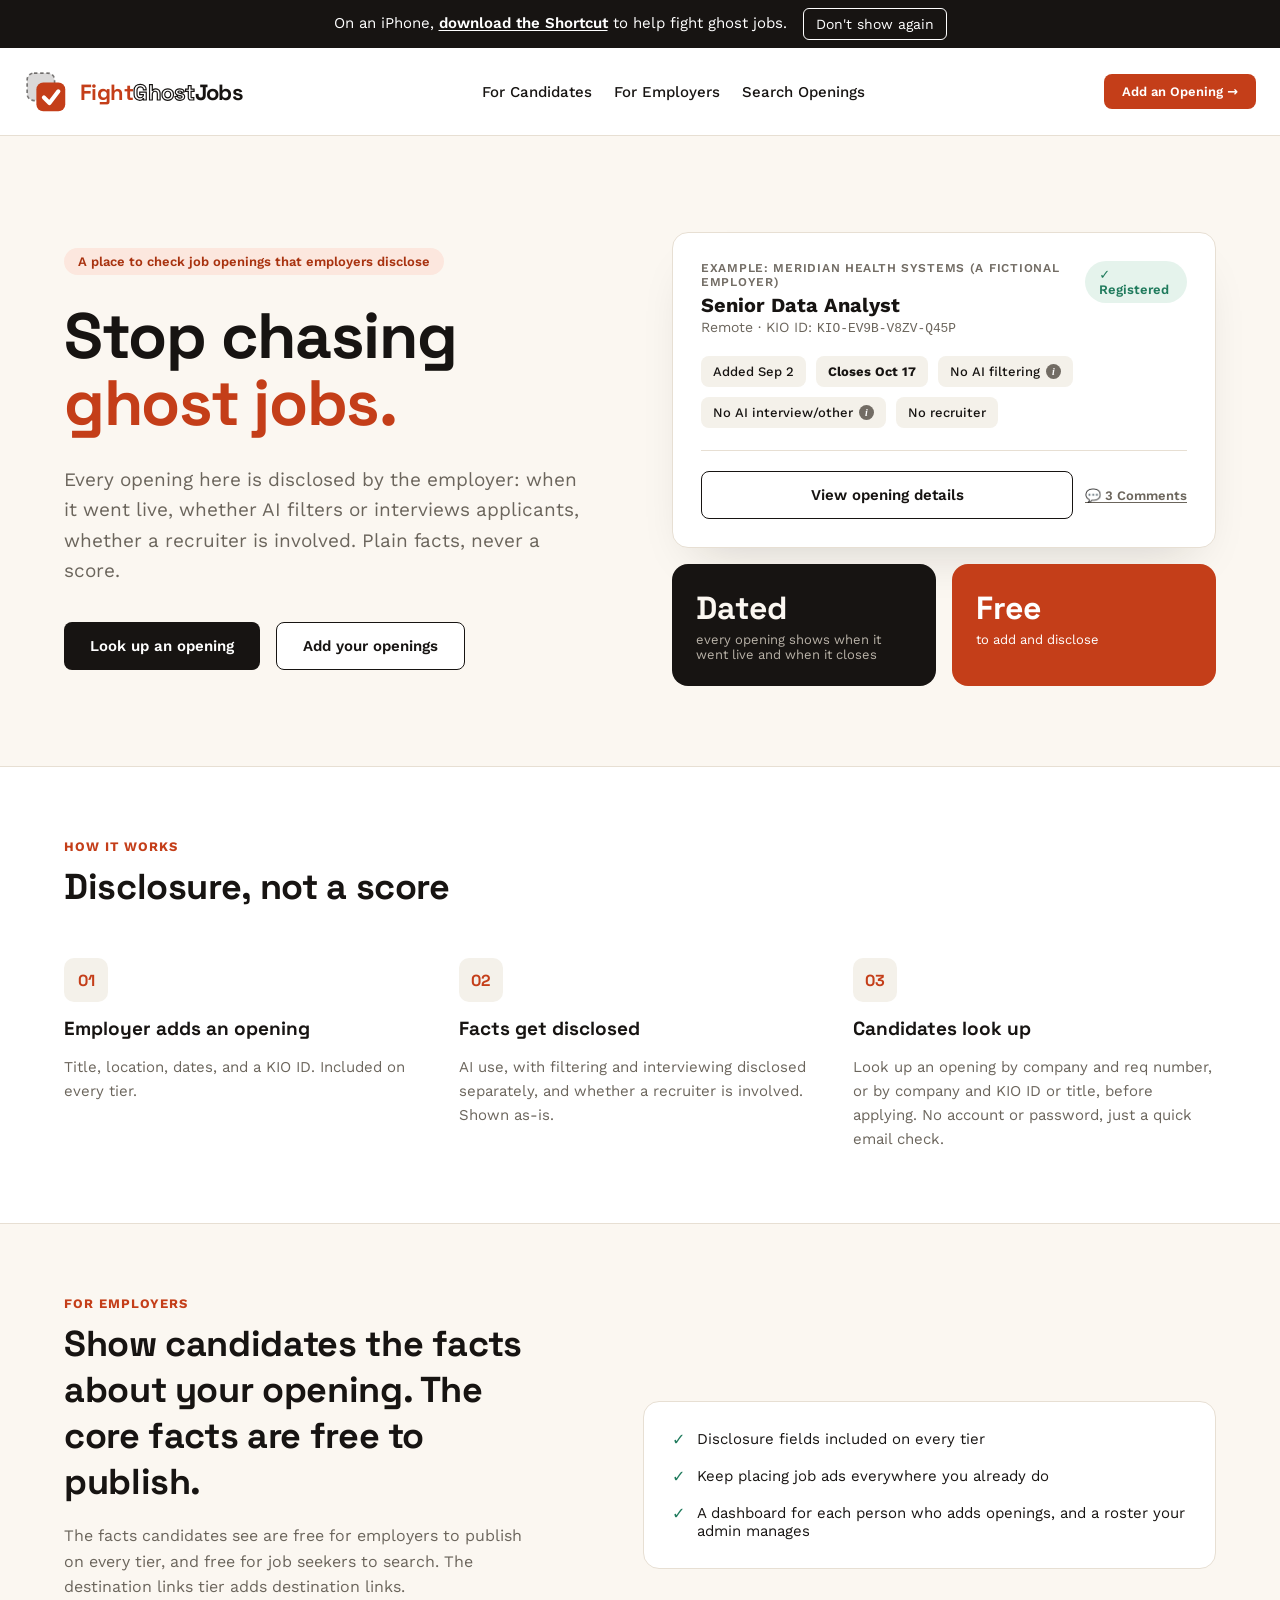
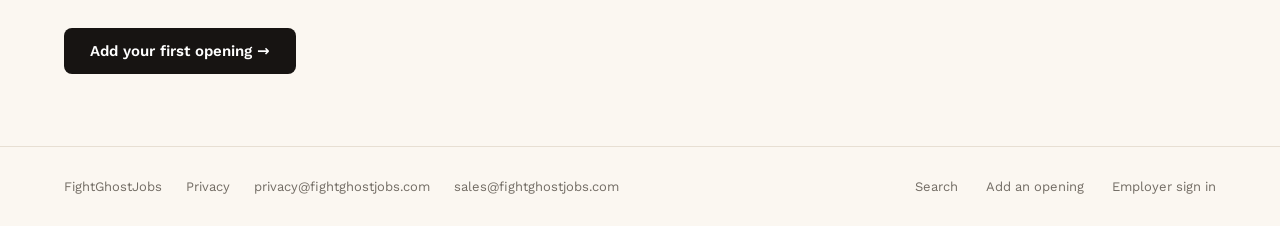
==== commit 0904391e: "App Shortcut band: a thin band above the header on nine pages (search, dashboard, edit, register, co" ====
--- a/index.html
+++ b/index.html
@@ -6,14 +6,18 @@
 <meta http-equiv="Content-Security-Policy" content="default-src 'none'; script-src 'self'; style-src 'self' 'unsafe-inline'; font-src 'self'; img-src 'self' data:; connect-src https://qgnqoihamhziaqikupaw.supabase.co; base-uri 'self'; form-action 'self'; object-src 'none'">
 <meta name="referrer" content="same-origin">
 <meta name="robots" content="noindex, nofollow">
-<script src="js/alpha-gate.js?v=cbc3c2db"></script>
 <title>FightGhostJobs | Look up an opening</title>
 <link rel="stylesheet" href="styles.css?v=4cea5b1e">
-<link rel="stylesheet" href="app.css?v=de8dc277">
+<link rel="stylesheet" href="app.css?v=f77ff134">
 </head>
 <body>
 <a class="skip-link" href="#main">Skip to content</a>
 
+<div id="scBand" class="sc-band">
+  <p class="sc-band-text">On an iPhone, <a href="https://www.fightghostjobs.com/iphone.html">download the Shortcut</a> to help fight ghost jobs.</p>
+  <button type="button" id="scBandClose" class="sc-band-close">Don't show again</button>
+</div>
+<script src="js/shortcut-band.js?v=02d586f5"></script>
 <header class="nav">
   <a class="nav-logo" href="index.html" aria-label="FightGhostJobs home"><svg class="nav-mark" width="44" height="44" viewBox="0 0 64 64" aria-hidden="true" focusable="false"><rect x="4.5" y="4.5" width="40" height="40" rx="10" fill="var(--ink)" fill-opacity=".16" stroke="var(--ink)" stroke-opacity=".55" stroke-width="2.4" stroke-dasharray="5 4"/><rect x="18" y="18" width="42" height="42" rx="10" fill="var(--ember)"/><path d="M29 40 L37 48 L50 31" fill="none" stroke="#fff" stroke-width="6" stroke-linecap="round" stroke-linejoin="round"/></svg><span class="nav-wordmark"><span class="wm-fight">Fight</span><span class="wm-ghost">Ghost</span><span class="wm-jobs">Jobs</span></span></a>
   <nav class="nav-links" aria-label="Main">
--- a/app.css
+++ b/app.css
@@ -449,3 +449,13 @@
   .sort-box select{flex:1 1 auto;min-width:0;min-height:44px}
 }
 @media (max-width:360px){.rtable td{grid-template-columns:92px minmax(0,1fr)}}
+/* Shortcut band (prompt ND, November 15, 2026): a thin line above the header, the same words and look as the band on the marketing pages. Not sticky, not fixed: it scrolls away with the page.
+   It has one control, "Don't show again" (js/shortcut-band.js). The hidden attribute wins over the flex display. */
+.sc-band{display:flex;flex-wrap:wrap;align-items:center;justify-content:center;gap:6px 16px;background:var(--ink);color:#fff;padding:8px 20px;box-sizing:border-box;font-size:15px;line-height:1.45;text-align:center}
+.sc-band[hidden]{display:none}
+.sc-band-text{margin:0}
+.sc-band a{color:#fff;font-weight:600;text-decoration:underline;text-underline-offset:2px}
+.sc-band a:hover{color:#fff;text-decoration-thickness:2px}
+.sc-band-close{font:inherit;font-size:14px;line-height:1.2;color:#fff;background:transparent;border:1px solid #fff;border-radius:6px;padding:6px 12px;min-height:32px;cursor:pointer}
+.sc-band-close:hover{background:rgba(255,255,255,.14)}
+.sc-band a:focus-visible,.sc-band-close:focus-visible{outline:3px solid #fff;outline-offset:3px;border-radius:3px}
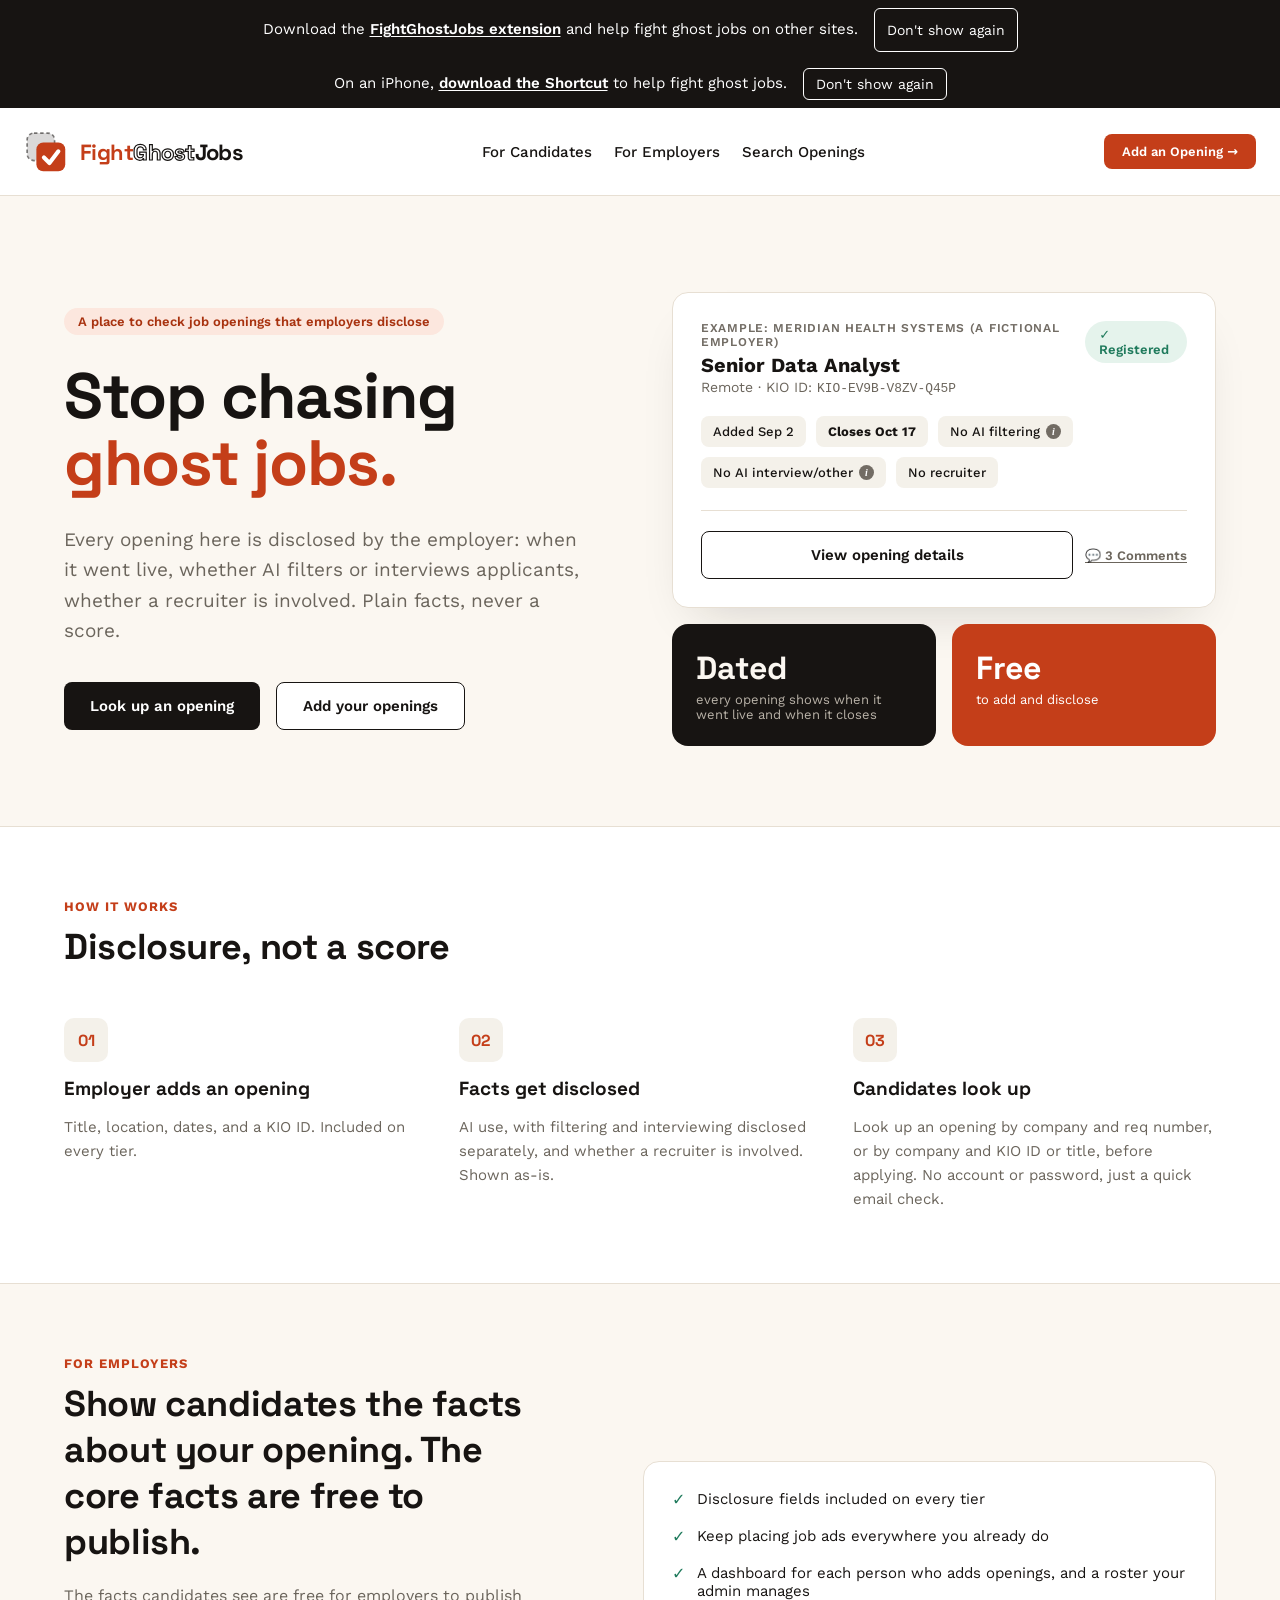
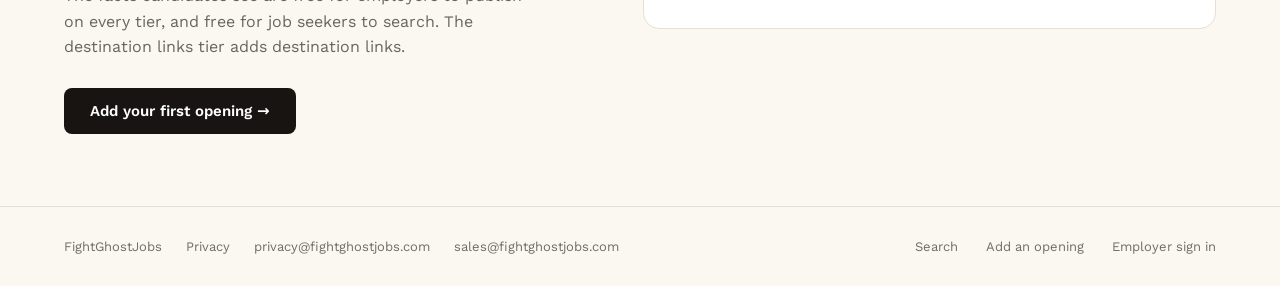
==== commit 169565a0: "App extension band: a thin band above the Shortcut band on the same nine pages, with the words "Down" ====
--- a/index.html
+++ b/index.html
@@ -8,16 +8,21 @@
 <meta name="robots" content="noindex, nofollow">
 <title>FightGhostJobs | Look up an opening</title>
 <link rel="stylesheet" href="styles.css?v=4cea5b1e">
-<link rel="stylesheet" href="app.css?v=f77ff134">
+<link rel="stylesheet" href="app.css?v=50eaa4b3">
 </head>
 <body>
 <a class="skip-link" href="#main">Skip to content</a>
 
+<div id="extBand" class="ext-band">
+  <p class="ext-band-text">Download the <a href="https://chromewebstore.google.com/detail/decmgocpcgdbenpclgekokcdfficnpge" target="_blank" rel="noopener noreferrer">FightGhostJobs extension</a> and help fight ghost jobs on other sites.</p>
+  <button type="button" id="extBandClose" class="ext-band-close">Don't show again</button>
+</div>
+<script type="module" src="js/extension-band.js?v=8002908d"></script>
 <div id="scBand" class="sc-band">
   <p class="sc-band-text">On an iPhone, <a href="https://www.fightghostjobs.com/iphone.html">download the Shortcut</a> to help fight ghost jobs.</p>
   <button type="button" id="scBandClose" class="sc-band-close">Don't show again</button>
 </div>
-<script src="js/shortcut-band.js?v=02d586f5"></script>
+<script type="module" src="js/shortcut-band.js?v=02d586f5"></script>
 <header class="nav">
   <a class="nav-logo" href="index.html" aria-label="FightGhostJobs home"><svg class="nav-mark" width="44" height="44" viewBox="0 0 64 64" aria-hidden="true" focusable="false"><rect x="4.5" y="4.5" width="40" height="40" rx="10" fill="var(--ink)" fill-opacity=".16" stroke="var(--ink)" stroke-opacity=".55" stroke-width="2.4" stroke-dasharray="5 4"/><rect x="18" y="18" width="42" height="42" rx="10" fill="var(--ember)"/><path d="M29 40 L37 48 L50 31" fill="none" stroke="#fff" stroke-width="6" stroke-linecap="round" stroke-linejoin="round"/></svg><span class="nav-wordmark"><span class="wm-fight">Fight</span><span class="wm-ghost">Ghost</span><span class="wm-jobs">Jobs</span></span></a>
   <nav class="nav-links" aria-label="Main">
--- a/app.css
+++ b/app.css
@@ -376,6 +376,28 @@
 .srch-or::before,.srch-or::after{content:"";flex:1;width:1px;min-height:10px;background:var(--line)}
 @media (max-width:999px){.srch-company{margin-top:0}.srch-group{flex:none!important}.srch-pair{flex-direction:column!important}.srch-or{flex-direction:row;padding:0 12px}.srch-or::before,.srch-or::after{width:auto;min-height:0;height:1px}}
 
+/* Shortcut band (prompt ND, November 15, 2026): a thin line above the header, the same words and look as the band on the marketing pages. Not sticky, not fixed: it scrolls away with the page.
+   It has one control, "Don't show again" (js/shortcut-band.js). The hidden attribute wins over the flex display. It sits before the phone block below, which may only hold phone width rules (rule S48). */
+.sc-band{display:flex;flex-wrap:wrap;align-items:center;justify-content:center;gap:6px 16px;background:var(--ink);color:#fff;padding:8px 20px;box-sizing:border-box;font-size:15px;line-height:1.45;text-align:center}
+.sc-band[hidden]{display:none}
+.sc-band-text{margin:0}
+.sc-band a{color:#fff;font-weight:600;text-decoration:underline;text-underline-offset:2px}
+.sc-band a:hover{color:#fff;text-decoration-thickness:2px}
+.sc-band-close{font:inherit;font-size:14px;line-height:1.2;color:#fff;background:transparent;border:1px solid #fff;border-radius:6px;padding:6px 12px;min-height:32px;cursor:pointer}
+.sc-band-close:hover{background:rgba(255,255,255,.14)}
+.sc-band a:focus-visible,.sc-band-close:focus-visible{outline:3px solid #fff;outline-offset:3px;border-radius:3px}
+
+/* Extension band (prompt NT, November 16, 2026): the same thin line and look as the Shortcut band, stacked directly above it. Not sticky, not fixed, it scrolls away with the page.
+   One control, "Don't show again" (js/extension-band.js, its own storage key). The button is 44 pixels tall. The hidden attribute wins over the flex display. It sits before the phone block below (rule S48). */
+.ext-band{display:flex;flex-wrap:wrap;align-items:center;justify-content:center;gap:6px 16px;background:var(--ink);color:#fff;padding:8px 20px;box-sizing:border-box;font-size:15px;line-height:1.45;text-align:center}
+.ext-band[hidden]{display:none}
+.ext-band-text{margin:0}
+.ext-band a{color:#fff;font-weight:600;text-decoration:underline;text-underline-offset:2px}
+.ext-band a:hover{color:#fff;text-decoration-thickness:2px}
+.ext-band-close{font:inherit;font-size:14px;line-height:1.2;color:#fff;background:transparent;border:1px solid #fff;border-radius:6px;padding:6px 12px;min-height:44px;cursor:pointer}
+.ext-band-close:hover{background:rgba(255,255,255,.14)}
+.ext-band a:focus-visible,.ext-band-close:focus-visible{outline:3px solid #fff;outline-offset:3px;border-radius:3px}
+
 /* phone layout for the pages themselves (October 4, 2026). The pages were desktop designs: 64 pixel side padding on every section, 28 pixel padding inside every card (a card's content got about 190 of 375 pixels)
    and every two-column layout stayed two columns. At 640 pixels and below: pages use 16 pixel sides, cards 16 pixel inside, two columns stack, side-by-side fields go one per row, tables become one card per row,
    buttons and links are 44 pixel targets, and form text is 16 pixels (a phone browser zooms the page when a smaller field is focused). Above 640 pixels nothing here applies.
@@ -449,13 +471,3 @@
   .sort-box select{flex:1 1 auto;min-width:0;min-height:44px}
 }
 @media (max-width:360px){.rtable td{grid-template-columns:92px minmax(0,1fr)}}
-/* Shortcut band (prompt ND, November 15, 2026): a thin line above the header, the same words and look as the band on the marketing pages. Not sticky, not fixed: it scrolls away with the page.
-   It has one control, "Don't show again" (js/shortcut-band.js). The hidden attribute wins over the flex display. */
-.sc-band{display:flex;flex-wrap:wrap;align-items:center;justify-content:center;gap:6px 16px;background:var(--ink);color:#fff;padding:8px 20px;box-sizing:border-box;font-size:15px;line-height:1.45;text-align:center}
-.sc-band[hidden]{display:none}
-.sc-band-text{margin:0}
-.sc-band a{color:#fff;font-weight:600;text-decoration:underline;text-underline-offset:2px}
-.sc-band a:hover{color:#fff;text-decoration-thickness:2px}
-.sc-band-close{font:inherit;font-size:14px;line-height:1.2;color:#fff;background:transparent;border:1px solid #fff;border-radius:6px;padding:6px 12px;min-height:32px;cursor:pointer}
-.sc-band-close:hover{background:rgba(255,255,255,.14)}
-.sc-band a:focus-visible,.sc-band-close:focus-visible{outline:3px solid #fff;outline-offset:3px;border-radius:3px}
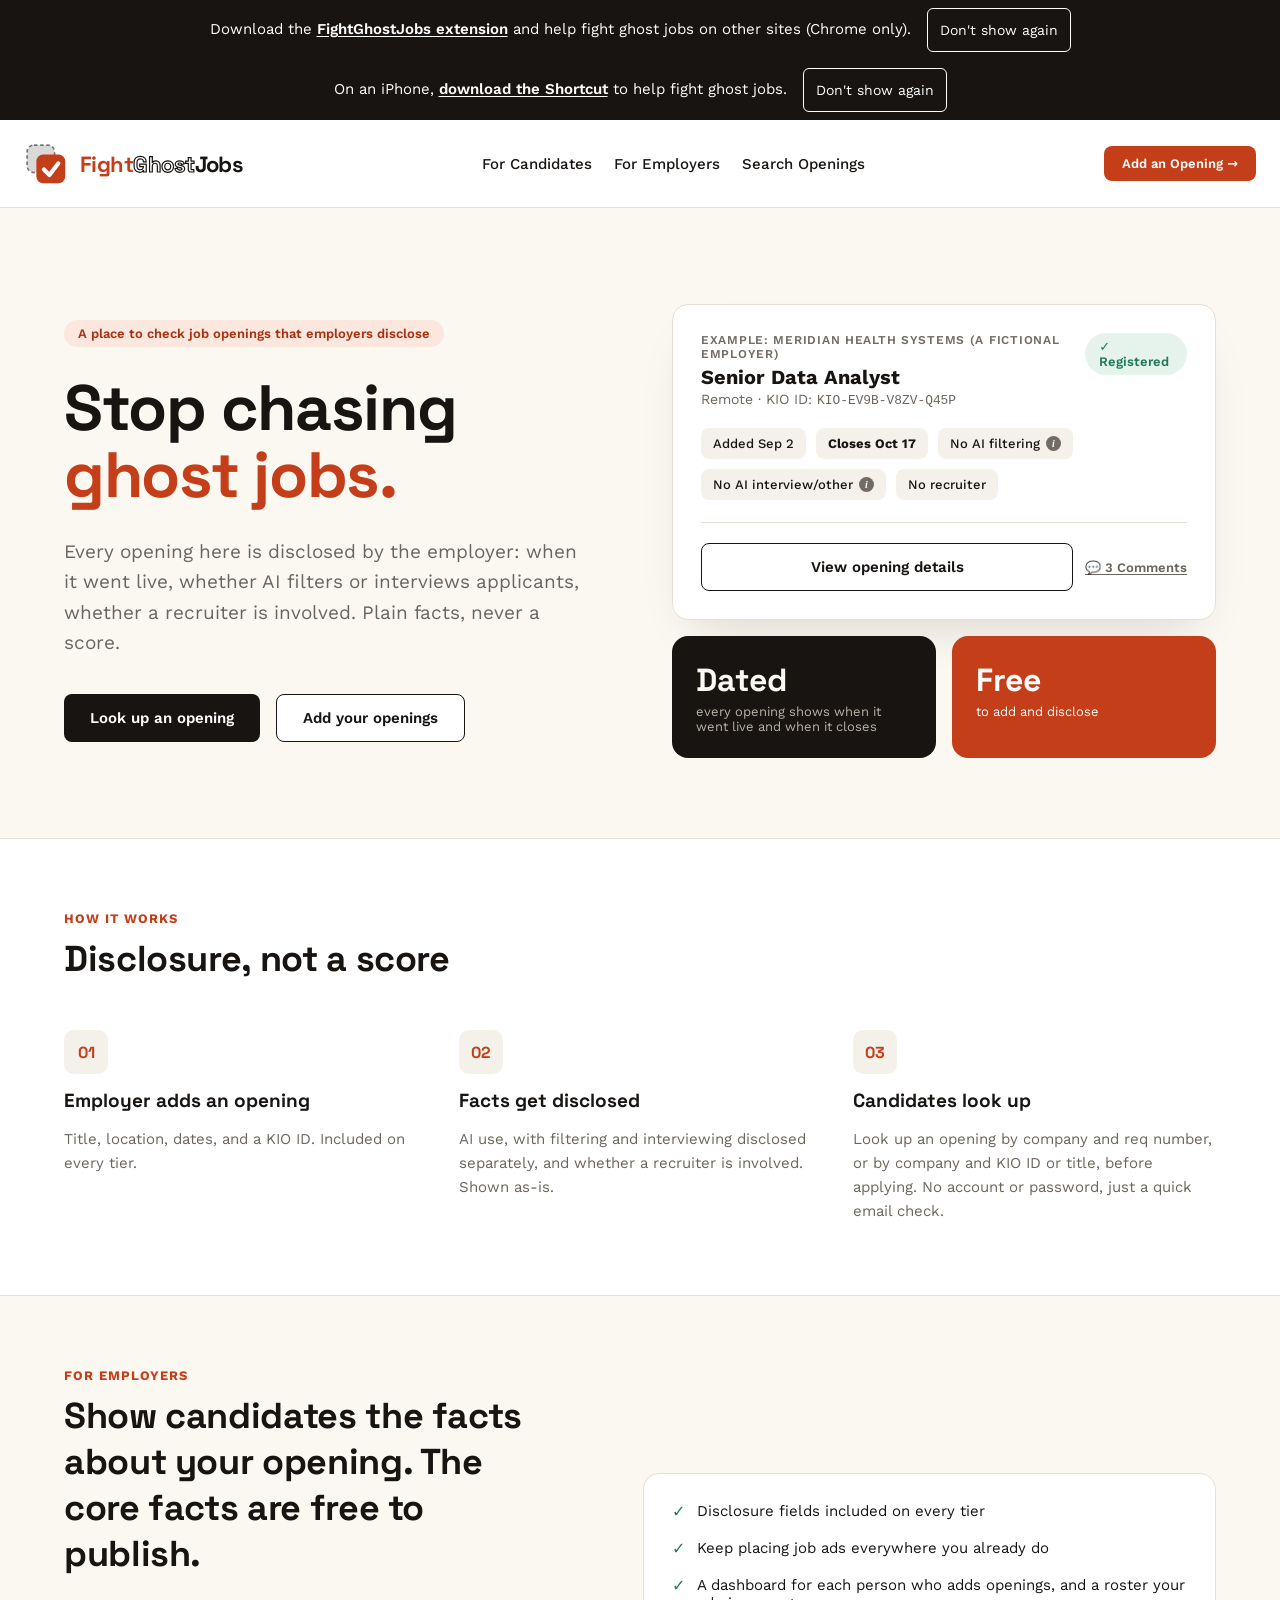
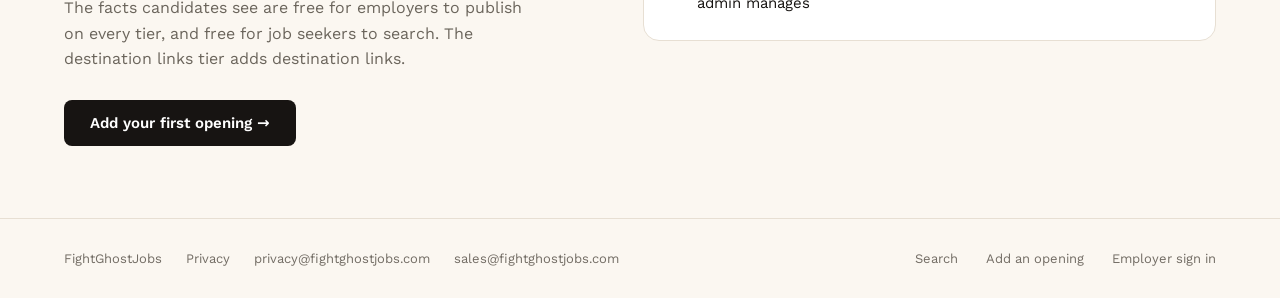
==== commit 6ada9cc2: "App extension band: desktop only and Chrome only wording; Shortcut button 44 pixels (prompt NV, Nove" ====
--- a/index.html
+++ b/index.html
@@ -8,13 +8,13 @@
 <meta name="robots" content="noindex, nofollow">
 <title>FightGhostJobs | Look up an opening</title>
 <link rel="stylesheet" href="styles.css?v=4cea5b1e">
-<link rel="stylesheet" href="app.css?v=50eaa4b3">
+<link rel="stylesheet" href="app.css?v=7ca8366c">
 </head>
 <body>
 <a class="skip-link" href="#main">Skip to content</a>
 
 <div id="extBand" class="ext-band">
-  <p class="ext-band-text">Download the <a href="https://chromewebstore.google.com/detail/decmgocpcgdbenpclgekokcdfficnpge" target="_blank" rel="noopener noreferrer">FightGhostJobs extension</a> and help fight ghost jobs on other sites.</p>
+  <p class="ext-band-text">Download the <a href="https://chromewebstore.google.com/detail/decmgocpcgdbenpclgekokcdfficnpge" target="_blank" rel="noopener noreferrer">FightGhostJobs extension</a> and help fight ghost jobs on other sites (Chrome only).</p>
   <button type="button" id="extBandClose" class="ext-band-close">Don't show again</button>
 </div>
 <script type="module" src="js/extension-band.js?v=8002908d"></script>
--- a/app.css
+++ b/app.css
@@ -383,7 +383,7 @@
 .sc-band-text{margin:0}
 .sc-band a{color:#fff;font-weight:600;text-decoration:underline;text-underline-offset:2px}
 .sc-band a:hover{color:#fff;text-decoration-thickness:2px}
-.sc-band-close{font:inherit;font-size:14px;line-height:1.2;color:#fff;background:transparent;border:1px solid #fff;border-radius:6px;padding:6px 12px;min-height:32px;cursor:pointer}
+.sc-band-close{font:inherit;font-size:14px;line-height:1.2;color:#fff;background:transparent;border:1px solid #fff;border-radius:6px;padding:6px 12px;min-height:44px;cursor:pointer}
 .sc-band-close:hover{background:rgba(255,255,255,.14)}
 .sc-band a:focus-visible,.sc-band-close:focus-visible{outline:3px solid #fff;outline-offset:3px;border-radius:3px}
 
@@ -397,6 +397,7 @@
 .ext-band-close{font:inherit;font-size:14px;line-height:1.2;color:#fff;background:transparent;border:1px solid #fff;border-radius:6px;padding:6px 12px;min-height:44px;cursor:pointer}
 .ext-band-close:hover{background:rgba(255,255,255,.14)}
 .ext-band a:focus-visible,.ext-band-close:focus-visible{outline:3px solid #fff;outline-offset:3px;border-radius:3px}
+@media (max-width:640px){.ext-band{display:none}}
 
 /* phone layout for the pages themselves (October 4, 2026). The pages were desktop designs: 64 pixel side padding on every section, 28 pixel padding inside every card (a card's content got about 190 of 375 pixels)
    and every two-column layout stayed two columns. At 640 pixels and below: pages use 16 pixel sides, cards 16 pixel inside, two columns stack, side-by-side fields go one per row, tables become one card per row,
